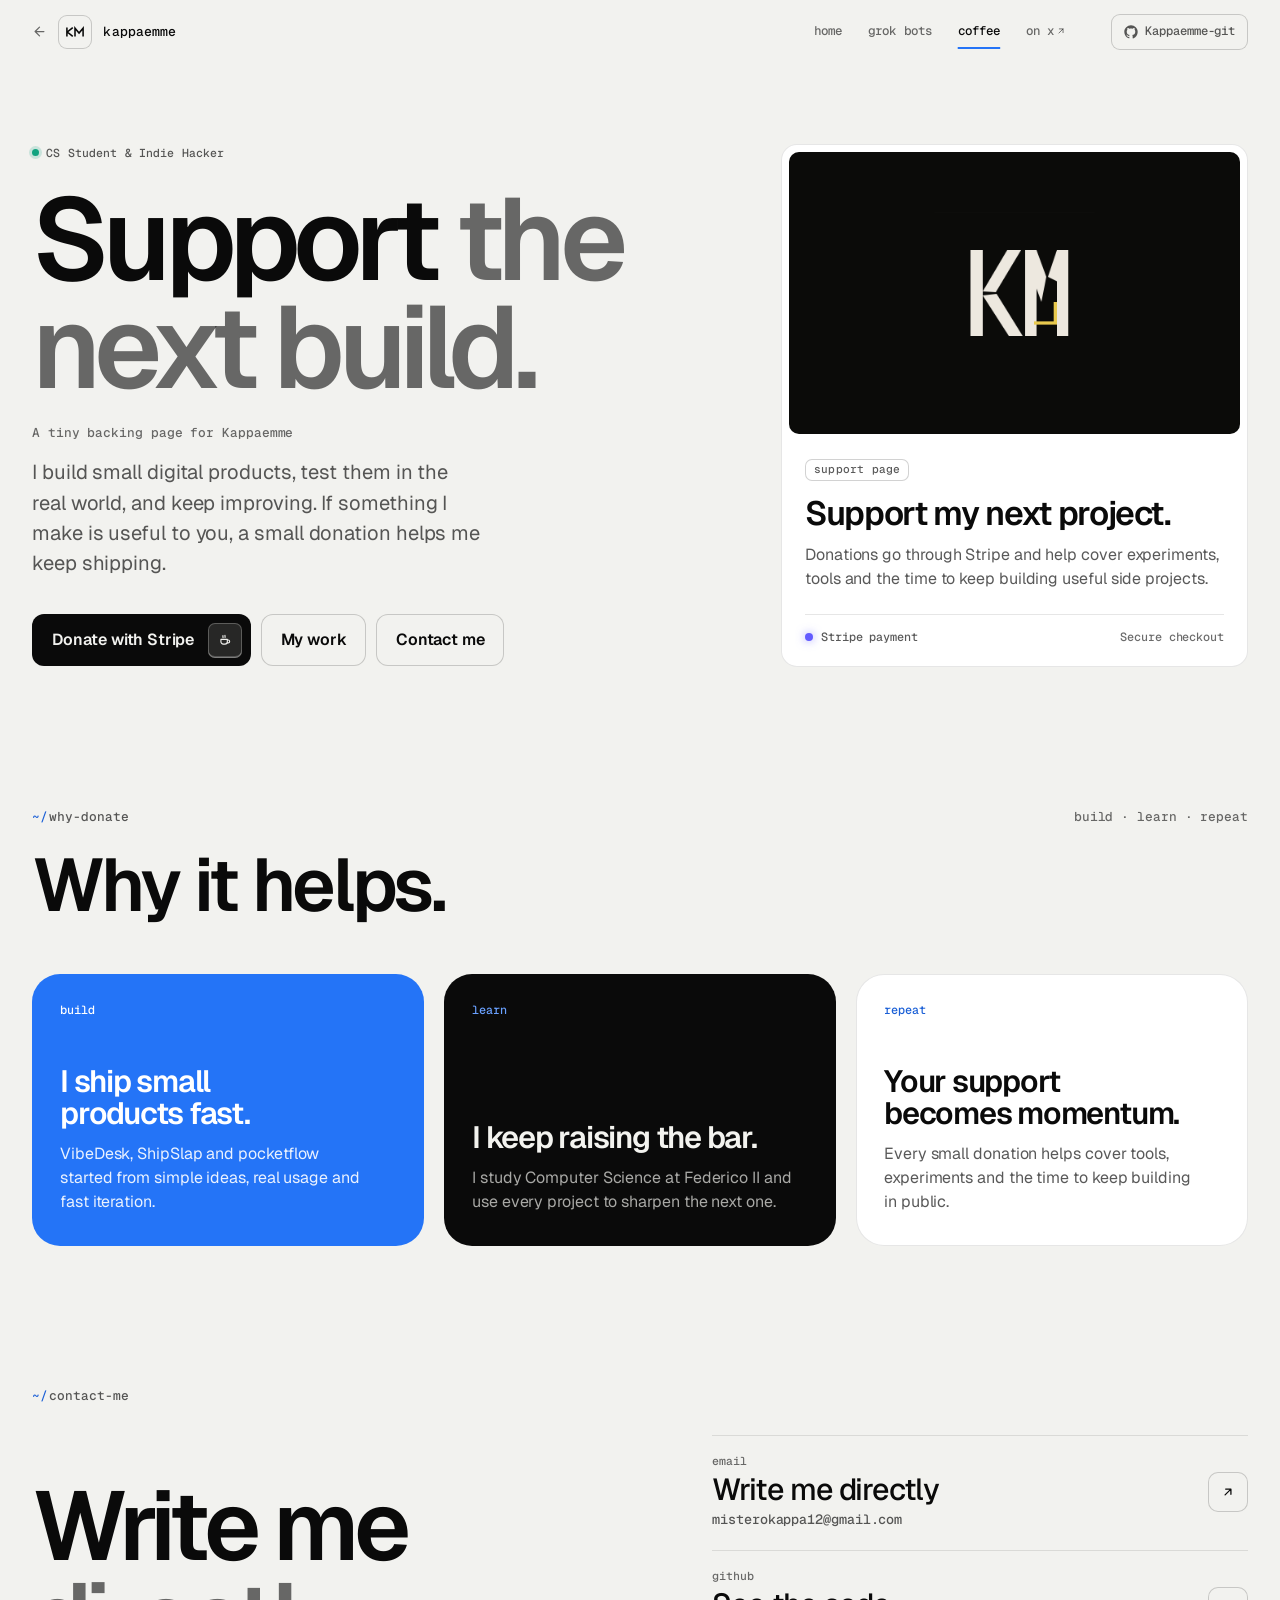
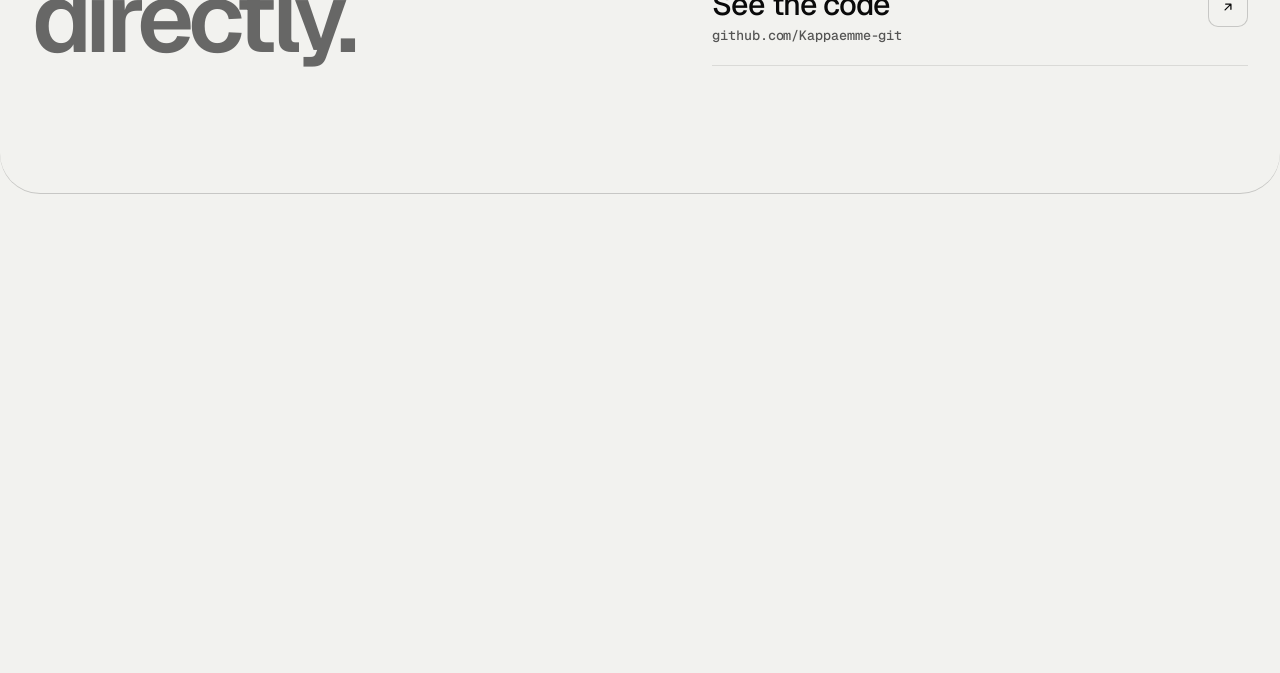
==== coffee/index.html @ 285b7d94 "Implement v3 hybrid: paper base, colored tiles, clean relative links" ====
<!DOCTYPE html>
<html lang="en">
<head>
<meta charset="UTF-8">
<meta name="viewport" content="width=device-width, initial-scale=1.0, viewport-fit=cover">
<title>Buy me a coffee | Kappaemme</title>
<meta name="description" content="Support Kappaemme with a small donation through Stripe.">
<meta name="author" content="Francesco Mistero">
<meta name="theme-color" content="#F2F2EF">
<meta property="og:type" content="website" />
  <meta property="og:title" content="Buy me a coffee | Kappaemme" />
  <meta property="og:description" content="A small support page for Francesco Mistero, CS student and indie hacker." />
  <meta property="og:image" content="https://kappaemmedev.vercel.app/images/og-logo.png" />
<link rel="icon" type="image/svg+xml" href="km-logo.svg">
<link rel="preconnect" href="https://fonts.googleapis.com">
<link rel="preconnect" href="https://fonts.gstatic.com" crossorigin="anonymous">
<link href="https://fonts.googleapis.com/css2?family=Geist:wght@400;500;600;700&amp;family=Geist+Mono:wght@400;500;600&amp;display=swap" rel="stylesheet">
<!--
  Coffee support page; shared dark system in ../assets/.
-->
<script>
  document.documentElement.classList.add("js");
  try { if (sessionStorage.getItem("k-scan")) { sessionStorage.removeItem("k-scan"); if (!matchMedia("(prefers-reduced-motion: reduce)").matches) document.documentElement.setAttribute("data-scan", "in"); } } catch (e) {}
</script>
<link rel="stylesheet" href="../assets/site.css">
<style>
  @media (max-width: 639px) { .k-top--sub .k-brand__name { display: none; } }

  .c-hero { padding-top: calc(var(--top-h) + 3rem); }
  @media (min-width: 1024px) { .c-hero { padding-top: calc(var(--top-h) + 5rem); } }
  .c-hero__grid { display: grid; gap: 3rem; }
  @media (min-width: 1024px) { .c-hero__grid { grid-template-columns: minmax(0, 1.45fr) minmax(0, 1fr); gap: 4.5rem; align-items: center; } }
  .c-hero h1 { margin-top: 1.5rem; max-width: 10ch; font-size: clamp(3.3rem, 14.4vw, 7.25rem); font-weight: 600; line-height: .93; letter-spacing: -.058em; text-wrap: balance; }
  @media (min-width: 640px) { .c-hero h1 { font-size: clamp(4.6rem, 9.4vw, 7.25rem); } }
  .c-sub { margin-top: 1.5rem; font: 500 .8rem/1.3 var(--font-mono); color: var(--text-3); }
  .c-intro { margin-top: 1rem; max-width: 38ch; font-size: 1.1rem; line-height: 1.55; color: var(--text-2); text-wrap: pretty; }
  @media (min-width: 768px) { .c-intro { font-size: 1.26rem; line-height: 1.5; } }
  .c-actions { display: flex; flex-wrap: wrap; gap: .6rem; margin-top: 2.25rem; }
  @media (max-width: 479px) { .c-actions .k-btn:first-child { flex: 1 1 100%; } .c-actions .k-btn { flex: 1 1 auto; } }

  .c-panel { overflow: hidden; padding: 8px; }
  .c-panel__art { display: grid; place-items: center; aspect-ratio: 16 / 10; border-radius: 10px; background: #0B0B09; box-shadow: inset 0 0 0 1px var(--line); }
  .c-panel__art img { width: 36%; height: auto; clip-path: inset(1px); }
  .c-panel__body { padding: 1.4rem 1rem 1rem; }
  .c-panel h2 { margin-top: .95rem; font-size: clamp(1.6rem, 2.8vw, 2.1rem); font-weight: 600; line-height: 1.05; letter-spacing: -.04em; }
  .c-panel p { margin-top: .75rem; font-size: 1rem; line-height: 1.5; color: var(--text-2); text-wrap: pretty; }
  .c-stripe { display: flex; align-items: center; justify-content: space-between; gap: 1rem; margin-top: 1.4rem; padding-top: 1rem; border-top: 1px solid var(--line); font: 500 .74rem/1 var(--font-mono); color: var(--text-2); }
  .c-stripe span:first-child { display: inline-flex; align-items: center; gap: .5rem; }
  .c-stripe i { width: 8px; height: 8px; border-radius: 50%; background: var(--stripe); box-shadow: 0 0 10px rgba(99,91,255,.6); }
  .c-stripe span:last-child { color: var(--text-3); }

  .c-reasons { display: grid; gap: 1rem; }
  @media (min-width: 768px) { .c-reasons { grid-template-columns: repeat(3, minmax(0, 1fr)); gap: 1.25rem; } }
  .c-reason { display: flex; flex-direction: column; min-height: 13rem; padding: 1.5rem 1.4rem 1.6rem; transition: transform .35s var(--ease-out); }
  @media (min-width: 768px) { .c-reason { min-height: 17rem; padding: 1.9rem 1.75rem 2rem; } }
  .c-reason:hover { transform: translateY(-3px); }
  .c-reason > span { font: 500 .74rem/1 var(--font-mono); color: var(--lc-text); }
  .c-reason h3 { margin-top: auto; padding-top: 2.25rem; font-size: clamp(1.55rem, 2.4vw, 2rem); font-weight: 600; line-height: 1.05; letter-spacing: -.04em; text-wrap: balance; }
  .c-reason p { margin-top: .75rem; font-size: 1rem; line-height: 1.5; color: var(--text-2); text-wrap: pretty; }

  .k-contact { padding-bottom: 6rem; }
  @media (min-width: 768px) { .k-contact { padding-bottom: 8rem; } }
  .k-contact__grid { display: grid; gap: 2.5rem; margin-top: 1.5rem; }
  @media (min-width: 1024px) { .k-contact__grid { grid-template-columns: minmax(0, 1.15fr) minmax(0, 1fr); gap: 4rem; align-items: end; margin-top: 2rem; } }
  .k-contact h2 { font-size: clamp(3rem, 7.6vw, 6.2rem); font-weight: 600; line-height: .95; letter-spacing: -.055em; max-width: 9ch; text-wrap: balance; }
  .k-reach li:last-child a { box-shadow: 0 1px 0 var(--line); }
  .k-reach a { position: relative; display: grid; grid-template-columns: minmax(0, 1fr) auto; align-items: center; gap: .3rem 1rem; padding: 1.3rem 0; text-decoration: none; }
  .k-reach a::before { content: ""; position: absolute; top: 0; left: 0; right: 0; height: 1px; background: var(--line); transform-origin: 0 50%; }
  .k-reach small { grid-column: 1; font: 500 .72rem/1 var(--font-mono); color: var(--text-3); }
  .k-reach span { grid-column: 1; font-size: clamp(1.3rem, 2.5vw, 1.9rem); font-weight: 500; letter-spacing: -.03em; line-height: 1.15; }
  .k-reach em { grid-column: 1; font: 500 .84rem/1.3 var(--font-mono); font-style: normal; color: var(--text-2); overflow-wrap: anywhere; }
  .k-reach .k-go { grid-column: 2; grid-row: 1 / span 3; }
</style>
</head>
<body>

<svg width="0" height="0" style="position:absolute" aria-hidden="true">
  <symbol id="i-ne" viewBox="0 0 24 24"><path d="M7 17 17 7M8 7h9v9" fill="none" stroke="currentColor" stroke-width="2.2" stroke-linecap="round" stroke-linejoin="round"/></symbol>
  <symbol id="i-back" viewBox="0 0 24 24"><path d="m12 19-7-7 7-7M19 12H5" fill="none" stroke="currentColor" stroke-width="2" stroke-linecap="round" stroke-linejoin="round"/></symbol>
  <symbol id="i-gh" viewBox="0 0 24 24"><path fill="currentColor" d="M12 .5C5.65.5.5 5.65.5 12c0 5.08 3.29 9.39 7.86 10.91.58.11.79-.25.79-.55 0-.27-.01-1.17-.02-2.12-3.2.7-3.87-1.36-3.87-1.36-.52-1.33-1.28-1.68-1.28-1.68-1.04-.71.08-.7.08-.7 1.15.08 1.76 1.18 1.76 1.18 1.03 1.76 2.69 1.25 3.35.96.1-.74.4-1.25.73-1.54-2.55-.29-5.24-1.28-5.24-5.68 0-1.26.45-2.28 1.18-3.09-.12-.29-.51-1.46.11-3.05 0 0 .96-.31 3.16 1.18.92-.26 1.9-.38 2.88-.39.98 0 1.96.13 2.88.39 2.19-1.49 3.15-1.18 3.15-1.18.63 1.59.23 2.76.12 3.05.73.81 1.18 1.83 1.18 3.09 0 4.42-2.69 5.39-5.25 5.67.41.36.78 1.06.78 2.14 0 1.54-.01 2.79-.01 3.17 0 .31.2.67.79.55C20.22 21.38 23.5 17.08 23.5 12 23.5 5.65 18.35.5 12 .5Z"/></symbol>
  <symbol id="i-cup" viewBox="0 0 24 24"><g fill="none" stroke="currentColor" stroke-width="1.9" stroke-linecap="round" stroke-linejoin="round"><path d="M5 11h11v4a4 4 0 0 1-4 4H9a4 4 0 0 1-4-4z"/><path d="M16 12h1.5a2.5 2.5 0 0 1 0 5H16"/><path d="M8.5 4.5c-1 1 1 2 0 3.4"/><path d="M12 4c-1 1 1 2 0 3.4"/></g></symbol>
</svg>

<a class="k-skip" href="#main">Skip to content</a>
<div class="k-scan" aria-hidden="true"><div class="k-scan__fill"></div><div class="k-scan__line"></div></div>

<!-- ═══════════ Top bar (sub-page) ═══════════ -->
<header class="k-top k-top--sub">
  <div class="wrap k-top__in">
    <a class="k-brand" href="../" data-scan aria-label="Kappaemme home"><svg class="k-brand__back" aria-hidden="true"><use href="#i-back"/></svg><span class="k-brand__mark"><img src="../images/kappaemme-mark.svg" alt="" width="20" height="12"></span><span class="k-brand__name">kappaemme</span></a>
    <nav class="k-links" aria-label="Site">
      <a href="../" data-scan><span class="t">home</span><span class="s">home</span></a>
      <a href="../grok-bot/" data-scan><span class="t">grok bots</span><span class="s">bots</span></a>
      <a href="#top" aria-current="page"><span class="t">coffee</span><span class="s">coffee</span></a>
      <a href="https://x.com/Kappaemmedev" target="_blank" rel="noopener"><span class="t">on x</span><span class="s">x</span><svg class="ic" aria-hidden="true"><use href="#i-ne"/></svg></a>
      <span class="k-caret" aria-hidden="true"></span>
    </nav>
    <a class="k-top__gh" href="https://github.com/Kappaemme-git" target="_blank" rel="noopener"><svg aria-hidden="true"><use href="#i-gh"/></svg>Kappaemme-git</a>
  </div>
</header>

<div class="site-content">
<main id="main">

  <section class="c-hero" id="top" aria-labelledby="page-title">
    <div class="wrap c-hero__grid">
      <div>
        <p class="k-eyebrow k-rise" style="--d:.05s"><span class="k-live"><i></i>CS Student &amp; Indie Hacker</span></p>
        <h1 class="k-rise" id="page-title" style="--d:.12s">Support <span class="k-dim">the next build.</span></h1>
        <p class="c-sub k-rise" style="--d:.2s">A tiny backing page for Kappaemme</p>
        <p class="c-intro k-rise" style="--d:.26s">I build small digital products, test them in the real world, and keep improving. If something I make is useful to you, a small donation helps me keep shipping.</p>
        <div class="c-actions k-rise" style="--d:.34s">
          <a class="k-btn" id="donateHero" href="https://buy.stripe.com/bJedR96H14WF5xmezS57W03" target="_blank" rel="noopener noreferrer"><span class="k-btn__label">Donate with Stripe</span><span class="k-key"><svg aria-hidden="true"><use href="#i-cup"/></svg></span></a>
          <a class="k-btn k-btn--ghost k-btn--plain" href="../#products" data-scan>My work</a>
          <a class="k-btn k-btn--ghost k-btn--plain" href="mailto:misterokappa12@gmail.com">Contact me</a>
        </div>
      </div>
      <aside class="c-panel k-card k-rise" style="--d:.22s" aria-label="Donation panel">
        <div class="c-panel__art"><img src="km-logo.png" alt="Kappaemme logo" width="400" height="400"></div>
        <div class="c-panel__body">
          <span class="k-tag">support page</span>
          <h2>Support my next project.</h2>
          <p>Donations go through Stripe and help cover experiments, tools and the time to keep building useful side projects.</p>
          <div class="c-stripe"><span><i aria-hidden="true"></i>Stripe payment</span><span>Secure checkout</span></div>
        </div>
      </aside>
    </div>
  </section>

  <section class="k-section" id="why" aria-labelledby="why-title">
    <div class="wrap">
      <header class="k-head">
        <p class="k-path"><b>~/</b>why-donate<span class="k-count">build · learn · repeat</span></p>
        <h2 class="k-h2 reveal" id="why-title">Why it helps.</h2>
      </header>
      <div class="c-reasons" data-stagger>
        <article class="c-reason k-tile k-tile--blue reveal"><span>build</span><h3>I ship small products fast.</h3><p>VibeDesk, ShipSlap and pocketflow started from simple ideas, real usage and fast iteration.</p></article>
        <article class="c-reason k-tile k-tile--night reveal"><span>learn</span><h3>I keep raising the bar.</h3><p>I study Computer Science at Federico II and use every project to sharpen the next one.</p></article>
        <article class="c-reason k-tile k-tile--white reveal"><span>repeat</span><h3>Your support becomes momentum.</h3><p>Every small donation helps cover tools, experiments and the time to keep building in public.</p></article>
      </div>
    </div>
  </section>

  <section class="k-section k-contact" id="contact" aria-labelledby="contact-title">
    <div class="wrap">
      <p class="k-path"><b>~/</b>contact-me</p>
      <div class="k-contact__grid">
        <h2 class="reveal" id="contact-title">Write me <span class="k-dim">directly.</span></h2>
        <ul class="k-reach reveal" data-grow>
          <li><a class="k-grow" style="--i:0" href="mailto:misterokappa12@gmail.com"><small>email</small><span>Write me directly</span><em>misterokappa12@gmail.com</em><span class="k-go"><svg aria-hidden="true"><use href="#i-ne"/></svg></span></a></li>
          <li><a class="k-grow" style="--i:1" href="https://github.com/Kappaemme-git" target="_blank" rel="noopener noreferrer"><small>github</small><span>See the code</span><em>github.com/Kappaemme-git</em><span class="k-go"><svg aria-hidden="true"><use href="#i-ne"/></svg></span></a></li>
        </ul>
      </div>
    </div>
  </section>

</main>
</div>

<footer class="k-floor" aria-label="Site footer">
  <div class="wrap k-floor__in">
    <div class="k-floor__top">
      <p class="k-floor__lead k-rise-f" style="--i:0">I build small apps, tools and bots, try them in the real world and keep the ones that work. Everything else I make is on kappaemme.dev.</p>
      <nav class="k-floor__nav" aria-label="Footer">
        <div class="k-rise-f" style="--i:1"><p>index</p><ul><li><a href="../#products" data-scan>projects</a></li><li><a href="../#skills" data-scan>skills</a></li><li><a href="../grok-bot/" data-scan>grok bots</a></li><li><a href="../#shared" data-scan>on x</a></li></ul></div>
        <div class="k-rise-f" style="--i:2"><p>more</p><ul><li><a href="../#stack" data-scan>stack</a></li><li><a href="../#journey" data-scan>journey</a></li><li><a href="#top">coffee</a></li><li><a href="../#contact" data-scan>contact</a></li></ul></div>
        <div class="k-rise-f" style="--i:3"><p>elsewhere</p><ul><li><a href="https://github.com/Kappaemme-git" target="_blank" rel="noopener">github ↗</a></li><li><a href="https://x.com/Kappaemmedev" target="_blank" rel="noopener">x · @Kappaemmedev ↗</a></li><li><a href="mailto:misterokappa12@gmail.com">email ↗</a></li></ul></div>
      </nav>
    </div>
    <a class="k-mark" href="../" data-scan aria-label="kappaemme.dev, back to the main site"><span data-type>kappaemme.dev</span><span class="k-mark__caret" aria-hidden="true"></span></a>
    <p class="k-floor__status"><span>© 2026 Francesco Mistero<span class="k-floor__made"> · Created by Kappaemme</span></span><a href="#top">↑ back to top</a></p>
  </div>
</footer>

<script src="../assets/site.js"></script>
<script>
  /* Stripe link (kept from the current page: falls back to email if unset) */
  (function () {
    var stripeDonationLink = "https://buy.stripe.com/bJedR96H14WF5xmezS57W03";
    var donate = document.getElementById("donateHero");
    if (!stripeDonationLink.startsWith("http")) { donate.removeAttribute("target"); donate.href = "mailto:misterokappa12@gmail.com?subject=Stripe%20donation%20link"; }
    else donate.href = stripeDonationLink;
  })();
  KM.boot();
</script>
</body>
</html>
---- assets/site.css ----
/* ══════════════════════════════════════════════════════════════════════
   kappaemme.dev — shared system v3 HYBRID (home, /coffee, /grok-bot)
   Source of truth for Codex → assets/site.css. Spec: design/restyle/SPEC.md §v3
   Paper base; dark objects (.k-dark & friends) and blue blocks (.k-blue) re-scope
   the same tokens, so every v2 component and animation works unchanged.
   Signature motif: the caret (nav, terminal, scan line, typed wordmark). Everything animates transform/opacity only.
   ══════════════════════════════════════════════════════════════════════ */

:root {
  color-scheme: light;

  --font-sans: "Geist", ui-sans-serif, system-ui, -apple-system, sans-serif;
  --font-mono: "Geist Mono", ui-monospace, SFMono-Regular, Menlo, Consolas, monospace;

  /* Palette (v3) */
  --paper:   #F2F2EF;               /* page ground */
  --paper-2: #E8E8E3;
  --card:    #FFFFFF;
  --ink:     #0A0A0A;
  --night:   #0A0A0A;               /* dark objects: terminal, stage, floor, night tiles */
  --panel:   #161616;               /* "Under the hood" tile, nested dark panels */

  /* Ground — scoped tokens (light by default; see the scopes below) */
  --bg:      var(--paper);
  --raise:   var(--card);           /* cards on paper */
  --raise-2: var(--paper-2);        /* nested (quote boxes) */
  --floor:   var(--night);          /* the footer floor under the page */
  --text:    var(--ink);
  --text-2:  rgba(10,10,10,.68);    /* ledes ≈ 6.7:1 */
  --text-3:  rgba(10,10,10,.60);    /* meta  ≈ 5.0:1 */
  --line:    rgba(10,10,10,.10);
  --line-2:  rgba(10,10,10,.18);
  --line-3:  rgba(10,10,10,.34);

  /* Accents */
  --lc:      #2474F7;               /* Limit Coach — the one strong colour */
  --lc-text: #1A5FD6;               /* LC for small text on paper (≈5.2:1) */
  --lc-glow: rgba(36,116,247,.5);
  --live:    #10A37F;               /* "live" green from the original site */
  --zac:     #0B193E;
  --vibe:    #613F6D;
  --me:      #8D85C0;
  --stripe:  #635BFF;

  /* Shape */
  --r:    16px;                     /* cards */
  --r-sm: 12px;                     /* buttons, screens */
  --r-xs: 7px;                      /* keycaps, chips */
  --r-tile: 28px;                   /* colour blocks (v3) */

  /* Motion */
  --ease-out:  cubic-bezier(.22, 1, .36, 1);
  --ease-soft: cubic-bezier(.2, .8, .2, 1);
  --ease-io:   cubic-bezier(.65, 0, .35, 1);
  --spring:    linear(0, .42 9%, .84 21%, 1.02 33%, 1.05 41%, 1.01 55%, .99 70%, 1);
  --enter: 0s;                      /* entrance offset (set while a scan/boot plays) */

  /* Layout */
  --wrap: 76rem;
  --gutter: 1.25rem;
  --section-y: 6rem;
  --floor-h: 34rem;
  --top-h: 64px;
}
@media (min-width: 640px)  { :root { --gutter: 2rem; } }
@media (min-width: 768px)  { :root { --section-y: 8rem; --floor-h: 30rem; } }
@media (min-width: 1024px) { :root { --section-y: 9rem; } }

/* ── Scopes (v3) ─────────────────────────────────────────────────────────
   Dark objects on paper re-scope the tokens to the v2 dark values;
   Limit Coach blocks re-scope them to white-on-blue. */
.k-dark, .k-floor, .k-term, .k-stage, .gb-set, .gb-boot, .k-tile--night, .k-tile--panel {
  color-scheme: dark;
  --bg: var(--night); --raise: var(--panel); --raise-2: #1F1F1F;
  --text: #F3F3EF; --text-2: rgba(243,243,239,.68); --text-3: rgba(243,243,239,.52);
  --line: rgba(255,255,255,.10); --line-2: rgba(255,255,255,.18); --line-3: rgba(255,255,255,.32);
  --lc-text: #6AA1FF;
  color: var(--text);
}
.k-blue, .k-tile--blue {
  --bg: var(--lc); --raise: rgba(255,255,255,.12); --raise-2: rgba(10,10,10,.16);
  --text: #FFFFFF; --text-2: rgba(255,255,255,.9); --text-3: rgba(255,255,255,.8);
  --line: rgba(255,255,255,.24); --line-2: rgba(255,255,255,.36); --line-3: rgba(255,255,255,.62);
  --lc-text: #FFFFFF;
  color: var(--text);
}
/* Colour blocks — the Grok Bot tile family: blue, white, night, panel. Nothing else. */
.k-tile { position: relative; border-radius: var(--r-tile); overflow: hidden; }
.k-tile--blue  { background: var(--lc); }
.k-tile--white { background: var(--card); box-shadow: inset 0 0 0 1px var(--line); }
.k-tile--night { background: var(--night); }
.k-tile--panel { background: var(--panel); }

*, *::before, *::after { box-sizing: border-box; }
html { scroll-behavior: smooth; scroll-padding-top: calc(var(--top-h) + 1.5rem); -webkit-text-size-adjust: 100%; }
html, body { margin: 0; background: var(--bg); color: var(--text); overscroll-behavior-y: none; overflow-x: clip; }
body {
  font-family: var(--font-sans); font-weight: 400; font-size: 1rem; line-height: 1.55; letter-spacing: -.005em;
  -webkit-font-smoothing: antialiased; -moz-osx-font-smoothing: grayscale;
  padding-bottom: var(--floor-h);
}
html.menu-open { overflow: hidden; }
a { color: inherit; }
img, svg { display: block; }
ul, ol { margin: 0; padding: 0; list-style: none; }
h1, h2, h3, p, figure, dl, dd { margin: 0; }
button { font: inherit; color: inherit; }
::selection { background: var(--lc); color: #fff; }
:focus-visible { outline: 2px solid var(--lc); outline-offset: 3px; border-radius: 4px; }
.sr-only { position: absolute; width: 1px; height: 1px; overflow: hidden; clip: rect(0 0 0 0); white-space: nowrap; }
.k-skip { position: fixed; left: 1rem; top: -4rem; z-index: 100; padding: .7rem 1rem; border-radius: var(--r-sm); background: var(--text); color: var(--bg); font: 500 .85rem var(--font-mono); text-decoration: none; }
.k-skip:focus { top: 1rem; }

.wrap { width: 100%; max-width: calc(var(--wrap) + 2 * var(--gutter)); margin: 0 auto; padding: 0 var(--gutter); }

/* The page is a sheet resting on the floor: rounded bottom edge + hairline */
.site-content {
  position: relative; z-index: 10; background: var(--bg);
  border-radius: 0 0 28px 28px; box-shadow: 0 1px 0 0 var(--line-2);
}
@media (min-width: 768px) { .site-content { border-radius: 0 0 40px 40px; } }

.u-link {
  color: var(--text); text-decoration: underline; text-decoration-thickness: 1px; text-underline-offset: 4px;
  text-decoration-color: var(--line-3); transition: text-decoration-color .2s, text-underline-offset .26s var(--ease-out);
}
.u-link:hover { text-decoration-color: var(--text); text-underline-offset: 2px; }

.ic { width: 1em; height: 1em; flex: none; }

/* ══════════════════════════════════════════════════════════════════════
   Top bar (replaces floating pill + chips)
   ══════════════════════════════════════════════════════════════════════ */
.k-top {
  position: fixed; inset: 0 0 auto; z-index: 50; height: var(--top-h);
  border-bottom: 1px solid transparent;
  transition: background-color .35s, border-color .35s, opacity .3s;
  animation: top-in .5s var(--ease-out) calc(var(--enter) + .05s) backwards;
}
.k-top.is-scrolled {
  background: rgba(242,242,239,.82); border-bottom-color: var(--line);
  -webkit-backdrop-filter: blur(14px) saturate(140%); backdrop-filter: blur(14px) saturate(140%);
}
@keyframes top-in { 0% { opacity: 0; transform: translateY(-8px); } }
.k-top__in { display: flex; align-items: center; gap: 1.5rem; height: 100%; }
.k-brand { display: inline-flex; align-items: center; gap: .7rem; min-height: 44px; text-decoration: none; font: 500 .82rem/1 var(--font-mono); letter-spacing: .01em; }
.k-brand__mark { display: grid; place-items: center; width: 34px; height: 34px; border-radius: 9px; box-shadow: inset 0 0 0 1px var(--line-2); transition: box-shadow .25s, background-color .25s; }
.k-brand__mark img { width: 20px; height: 12px; }
.k-brand:hover .k-brand__mark { background: rgba(10,10,10,.05); box-shadow: inset 0 0 0 1px var(--line-3); }
.k-brand__back { width: 15px; height: 15px; color: var(--text-3); transition: transform .3s var(--ease-out), color .2s; }
.k-brand:hover .k-brand__back { transform: translateX(-2px); color: var(--text); }

.k-links { position: relative; display: none; align-items: center; margin-left: auto; }
.k-links a {
  position: relative; padding: .6rem .62rem; white-space: nowrap; text-decoration: none;
  font: 500 .78rem/1 var(--font-mono); letter-spacing: .01em; color: var(--text-3); transition: color .2s;
}
@media (min-width: 1280px) { .k-links a { padding: .6rem .8rem; } }
.k-links a:hover, .k-links a[aria-current] { color: var(--text); }
.k-links a .ic { display: inline-block; width: .8em; height: .8em; margin-left: .15em; vertical-align: -.05em; }
/* the nav caret: a 2px blue bar that slides under the current item */
.k-caret {
  position: absolute; left: 0; bottom: -2px; width: 100px; height: 2px; border-radius: 2px; background: var(--lc);
  transform-origin: 0 50%; transform: translateX(var(--cx, 0px)) scaleX(var(--cw, 0));
  opacity: 0; transition: transform .5s var(--ease-out), opacity .3s;
}
.k-caret.is-on { opacity: 1; }
.k-top__gh { display: none; align-items: center; gap: .45rem; min-height: 36px; padding: 0 .8rem; margin-left: .5rem; border-radius: 9px; box-shadow: inset 0 0 0 1px var(--line-2); font: 500 .76rem/1 var(--font-mono); text-decoration: none; color: var(--text-2); transition: color .2s, box-shadow .2s; }
.k-top__gh:hover { color: var(--text); box-shadow: inset 0 0 0 1px var(--line-3); }
.k-top__gh svg { width: 14px; height: 14px; }
@media (min-width: 1024px) { .k-links { display: flex; } .k-menu { display: none !important; } }
@media (min-width: 1280px) { .k-top__gh { display: inline-flex; } }
/* sub-pages: 4 links, visible from 640 */
.k-top--sub .k-links { display: flex; }
@media (max-width: 639px) { .k-top--sub .k-links .t { display: none; } .k-top--sub .k-links a { padding: .75rem .55rem; font-size: .74rem; } }
@media (min-width: 640px) { .k-top--sub .k-links .s { display: none; } }

.k-menu {
  margin-left: auto; display: inline-flex; align-items: center; gap: .6rem; min-height: 44px; padding: 0 .9rem; border: 0; border-radius: 10px;
  background: transparent; box-shadow: inset 0 0 0 1px var(--line-2); cursor: pointer; font: 500 .8rem/1 var(--font-mono);
}
.k-menu i { position: relative; width: 14px; height: 8px; }
.k-menu i::before, .k-menu i::after { content: ""; position: absolute; left: 0; right: 0; height: 1.5px; background: currentColor; transition: transform .35s var(--ease-out), top .35s var(--ease-out); }
.k-menu i::before { top: 0; } .k-menu i::after { top: 6.5px; }
.k-menu[aria-expanded="true"] i::before { top: 3.25px; transform: rotate(45deg); }
.k-menu[aria-expanded="true"] i::after { top: 3.25px; transform: rotate(-45deg); }

.k-sheet {
  position: fixed; inset: 0; z-index: 45; display: flex; flex-direction: column; overflow-y: auto;
  padding: calc(var(--top-h) + 1.5rem) var(--gutter) calc(env(safe-area-inset-bottom) + 1.75rem);
  background: var(--bg); opacity: 0; visibility: hidden;
  transition: opacity .3s var(--ease-out), visibility 0s linear .3s;
}
.k-sheet.is-open { opacity: 1; visibility: visible; transition-delay: 0s; }
.k-sheet li { opacity: 0; transform: translateY(10px); transition: opacity .45s var(--ease-out), transform .55s var(--ease-out); transition-delay: calc(.04s + var(--i) * 32ms); }
.k-sheet.is-open li { opacity: 1; transform: none; }
.k-sheet a.k-sheet__l { display: flex; align-items: baseline; gap: .6rem; padding: .62rem 0; border-bottom: 1px solid var(--line); text-decoration: none; font-size: clamp(1.9rem, 8.6vw, 2.6rem); font-weight: 600; line-height: 1.05; letter-spacing: -.04em; }
.k-sheet a.k-sheet__l span { font: 500 .8rem/1 var(--font-mono); color: var(--lc-text); letter-spacing: 0; }
.k-sheet a.k-sheet__l[aria-current] { color: var(--text); }
.k-sheet__foot { display: flex; flex-wrap: wrap; gap: .5rem 1.25rem; margin-top: auto; padding-top: 2rem; font: 500 .8rem var(--font-mono); }
.k-sheet__foot a { color: var(--text-2); text-decoration: none; }

/* ══════════════════════════════════════════════════════════════════════
   Type, headers, buttons
   ══════════════════════════════════════════════════════════════════════ */
.k-dim { color: var(--text-3); }
.k-eyebrow { font: 500 .8rem/1.3 var(--font-mono); color: var(--text-2); letter-spacing: .01em; }

/* un-numbered section header: a mono path, then the headline */
.k-path { display: flex; align-items: center; gap: .1rem; font: 500 .8rem/1 var(--font-mono); color: var(--text-2); }
.k-path b { font-weight: 500; color: var(--lc-text); }
.k-path .k-count { margin-left: auto; color: var(--text-3); }
.k-h2 { font-size: clamp(2.4rem, 5.8vw, 4.75rem); font-weight: 600; line-height: 1; letter-spacing: -.045em; text-wrap: balance; }
.k-lede { font-size: 1.08rem; line-height: 1.55; color: var(--text-2); max-width: 42ch; text-wrap: pretty; }
@media (min-width: 768px) { .k-lede { font-size: 1.16rem; } }

.k-section { padding-top: var(--section-y); }
.k-head { display: grid; gap: 1.1rem; margin-bottom: 2.25rem; }
@media (min-width: 1024px) {
  .k-head { grid-template-columns: repeat(12, minmax(0, 1fr)); column-gap: 2rem; row-gap: 1.5rem; align-items: end; margin-bottom: 3.25rem; }
  .k-head .k-path { grid-column: 1 / -1; }
  .k-head .k-h2 { grid-column: 1 / span 7; }
  .k-head .k-lede { grid-column: 8 / -1; padding-bottom: .3rem; }
}

/* keycap buttons (replace pills) */
.k-btn {
  position: relative; display: inline-flex; align-items: center; justify-content: center; gap: .85rem;
  min-height: 3.25rem; padding: 0 .55rem 0 1.25rem; border: 0; border-radius: var(--r-sm); cursor: pointer; white-space: nowrap;
  background: var(--text); color: var(--bg); text-decoration: none;
  font: 600 1rem/1 var(--font-sans); letter-spacing: -.01em;
  transition: background-color .2s, transform .3s var(--ease-out), box-shadow .3s;
}
.k-btn:hover { background: color-mix(in srgb, var(--text) 84%, var(--bg)); transform: translateY(-1px); box-shadow: 0 10px 30px -14px color-mix(in srgb, var(--text) 45%, transparent); }
.k-btn:active { transform: translateY(0); }
.k-key {
  display: inline-grid; place-items: center; min-width: 2.15rem; height: 2.15rem; padding: 0 .45rem; border-radius: var(--r-xs);
  font: 500 .82rem/1 var(--font-mono); background: color-mix(in srgb, currentColor 12%, transparent);
  box-shadow: inset 0 0 0 1px color-mix(in srgb, currentColor 26%, transparent), inset 0 -2px 0 color-mix(in srgb, currentColor 22%, transparent);
  transition: transform .15s;
}
.k-btn:active .k-key { transform: translateY(1px); box-shadow: inset 0 0 0 1px color-mix(in srgb, currentColor 26%, transparent); }
.k-key svg { width: 14px; height: 14px; }
.k-btn--ghost { background: transparent; color: var(--text); box-shadow: inset 0 0 0 1px var(--line-2); }
.k-btn--ghost:hover { background: color-mix(in srgb, var(--text) 5%, transparent); box-shadow: inset 0 0 0 1px var(--line-3); }
.k-btn--ghost .k-key { background: color-mix(in srgb, var(--text) 5%, transparent); box-shadow: inset 0 0 0 1px var(--line-2), inset 0 -2px 0 var(--line); }
.k-btn--plain { padding: 0 1.25rem; }
.k-btn > svg { width: 17px; height: 17px; }
/* busy state while the scan transition runs: label becomes a typed mono line */
.k-btn[data-busy] .k-btn__label, .k-btn[data-busy] .k-key { opacity: 0; }
.k-btn__busy { position: absolute; inset: 0; display: flex; align-items: center; justify-content: center; gap: .1rem; font: 500 .86rem/1 var(--font-mono); opacity: 0; pointer-events: none; }
.k-btn[data-busy] .k-btn__busy { opacity: 1; }
.k-btn__busy::after { content: ""; width: .5em; height: 1.05em; margin-left: .2rem; background: currentColor; animation: caret-blink .9s steps(1) infinite; }

.k-tag { display: inline-flex; align-items: center; gap: .4rem; padding: .34rem .55rem; border-radius: var(--r-xs); white-space: nowrap; font: 500 .7rem/1 var(--font-mono); letter-spacing: .02em; color: var(--text-2); box-shadow: inset 0 0 0 1px var(--line-2); }
.k-live { display: inline-flex; align-items: center; gap: .45rem; font: 500 .72rem/1 var(--font-mono); color: var(--text-2); }
.k-live i { width: 7px; height: 7px; border-radius: 50%; background: var(--live); box-shadow: 0 0 0 3px rgba(16,163,127,.18); }
@media (prefers-reduced-motion: no-preference) { .k-live i { animation: live 2.4s ease-in-out infinite; } }
@keyframes live { 50% { opacity: .35; } }
@keyframes caret-blink { 0%, 49% { opacity: 1; } 50%, 100% { opacity: 0; } }

.k-card { background: var(--raise); border-radius: var(--r); box-shadow: inset 0 0 0 1px var(--line); }

/* hairline rows */
.k-row {
  position: relative; display: grid; align-items: center; column-gap: 1rem; row-gap: .5rem; padding: 1.15rem 0;
  grid-template-columns: minmax(0, 1fr) 2.5rem; grid-template-areas: "main go" "meta go"; color: inherit; text-decoration: none;
}
.k-row::before { content: ""; position: absolute; top: 0; left: 0; right: 0; height: 1px; background: var(--line); transform-origin: 0 50%; }
@media (min-width: 768px) { .k-row { grid-template-columns: minmax(0, 1fr) auto 2.5rem; grid-template-areas: "main meta go"; column-gap: 1.5rem; padding: 1.3rem 0; } }
.k-row__main { grid-area: main; min-width: 0; }
.k-row__name { display: block; font-size: 1.12rem; font-weight: 600; letter-spacing: -.02em; line-height: 1.25; overflow-wrap: anywhere; transition: color .2s; }
@media (min-width: 768px) { .k-row__name { font-size: 1.22rem; } }
.k-row__desc { display: block; margin-top: .25rem; font-size: .97rem; line-height: 1.45; color: var(--text-2); text-wrap: pretty; }
.k-row__meta { grid-area: meta; display: flex; align-items: center; gap: .65rem; flex-wrap: wrap; }
.k-go { grid-area: go; justify-self: end; display: grid; place-items: center; width: 2.5rem; height: 2.5rem; border-radius: 10px; box-shadow: inset 0 0 0 1px var(--line-2); transition: background-color .25s, color .25s, box-shadow .25s; }
.k-go svg { width: 14px; height: 14px; transition: transform .3s var(--ease-out); }
a:hover > .k-go, a:focus-visible > .k-go { background: var(--text); color: var(--bg); box-shadow: none; }
a:hover > .k-go svg { transform: translate(1px, -1px); }

/* hairlines that draw in */
@media (prefers-reduced-motion: no-preference) {
  .k-grow::before { transform: scaleX(0); transition: transform 1.1s var(--ease-soft) calc(var(--i, 0) * 90ms); }
  .is-in .k-grow::before, .k-grow.is-in::before { transform: scaleX(1); }
}

/* ══════════════════════════════════════════════════════════════════════
   Entrance + scroll reveal
   ══════════════════════════════════════════════════════════════════════ */
.k-rise { animation: rise .75s var(--ease-out) calc(var(--enter) + var(--d, 0s)) both; }
@keyframes rise { 0% { opacity: 0; transform: translateY(16px); } 100% { opacity: 1; transform: none; } }
.reveal--armed { opacity: 0; transform: translateY(26px); }
.reveal--armed, .reveal--armed .reveal__art { transition: opacity .85s var(--ease-out), transform .9s var(--ease-out); }
.reveal--armed .reveal__art { opacity: 0; transform: translateY(14px) scale(.96); transition-delay: .12s; }
.reveal--in, .reveal--in .reveal__art { opacity: 1; transform: none; }
[data-parallax] { will-change: transform; }

/* ══════════════════════════════════════════════════════════════════════
   Bots (inline SVG from grok-bot/bots.data.js — exact Grok Bot avatars)
   ══════════════════════════════════════════════════════════════════════ */
.gbot { overflow: visible; width: 100%; height: auto; }
.gbot__bob, .gbot__blink, .gbot__squash { transform-box: fill-box; transform-origin: 50% 50%; }
.gbot__squash { transform-origin: 50% 100%; }
@media (prefers-reduced-motion: no-preference) {
  .gbot--alive .gbot__bob   { animation: bot-bob 3.6s ease-in-out infinite; animation-delay: var(--bob-delay, 0s); }
  .gbot--alive .gbot__blink { animation: bot-blink 5.6s infinite; animation-delay: var(--blink-delay, 0s); }
  .gbot.is-hop  .gbot__squash { animation: bot-hop .62s var(--ease-out); }
  .gbot.is-boop .gbot__squash { animation: bot-boop .8s var(--ease-out); }
  .gbot.is-blink2 .gbot__blink { animation: bot-blink2 .42s ease-in-out; }
}
@keyframes bot-bob   { 0%, 100% { transform: translateY(0); } 50% { transform: translateY(-5%); } }
@keyframes bot-blink { 0%, 94%, 100% { transform: scaleY(1); } 96% { transform: scaleY(.12); } }
@keyframes bot-blink2 { 0%, 100% { transform: scaleY(1); } 25%, 30% { transform: scaleY(.1); } 50% { transform: scaleY(1); } 70%, 75% { transform: scaleY(.1); } }
@keyframes bot-hop  { 0% { transform: none; } 18% { transform: scale(1.1, .88); } 42% { transform: translateY(-14%) scale(.94, 1.08); } 66% { transform: translateY(0) scale(1.05, .95); } 100% { transform: none; } }
@keyframes bot-boop { 0% { transform: none; } 15% { transform: scale(1.16, .82); } 45% { transform: translateY(-26%) scale(.92, 1.1) rotate(-7deg); } 70% { transform: translateY(0) scale(1.08, .92); } 100% { transform: none; } }

/* actor = a bot standing on the stage, with a hairline ring under it */
.k-actor { position: relative; display: grid; justify-items: center; }
.k-actor__body { position: relative; z-index: 1; width: 100%; cursor: pointer; will-change: transform; }
.k-actor__ring {
  width: 74%; height: 0; padding-bottom: 14%; margin-top: -6%; border-radius: 50%;
  box-shadow: inset 0 0 0 1px var(--line-2); transform-origin: 50% 50%;
}
@media (prefers-reduced-motion: no-preference) { .k-actor__ring { animation: ring-breathe 3.6s ease-in-out infinite; animation-delay: var(--bob-delay, 0s); } }
@keyframes ring-breathe { 0%, 100% { transform: scale(1); opacity: 1; } 50% { transform: scale(.9); opacity: .65; } }
.k-actor[data-bot="limit-coach"] .k-actor__ring { box-shadow: inset 0 0 0 1px rgba(36,116,247,.55); }

.k-who { display: inline-flex; align-items: center; gap: .5rem; font: 500 .8rem/1 var(--font-mono); color: var(--text); }
.k-who i { width: 8px; height: 8px; border-radius: 50%; background: var(--text); flex: none; }
.k-who--lc i { background: var(--lc); box-shadow: 0 0 10px var(--lc-glow); }
.k-who small { font-size: inherit; color: var(--text-3); }

/* ══════════════════════════════════════════════════════════════════════
   Scan transition (replaces the wake-up CTA + curtain)
   A blue scan line sweeps down; black fills behind it on leave,
   and on arrival the page is revealed behind the line as it continues.
   ══════════════════════════════════════════════════════════════════════ */
.k-scan { position: fixed; inset: 0; z-index: 3600; pointer-events: none; visibility: hidden; overflow: hidden; }
.k-scan__fill { position: absolute; inset: 0; background: var(--night); transform-origin: 50% 0; transform: scaleY(0); }
.k-scan__line { position: absolute; left: 0; right: 0; top: 0; height: 2px; background: var(--lc); box-shadow: 0 0 16px 2px var(--lc-glow), 0 0 2px var(--lc); transform: translateY(-6px); }
.k-scan.is-out { visibility: visible; pointer-events: auto; }
.k-scan.is-out .k-scan__fill { transition: transform .6s var(--ease-io); transform: scaleY(1); }
.k-scan.is-out .k-scan__line { transition: transform .6s var(--ease-io); transform: translateY(100vh); }
html[data-scan="in"] .k-scan { visibility: visible; }
html[data-scan="in"] .k-scan__fill { transform: none; animation: scan-fill-in .75s var(--ease-io) var(--scan-at, .05s) forwards; }
html[data-scan="in"] .k-scan__line { transform: translateY(0); animation: scan-line-in .75s var(--ease-io) var(--scan-at, .05s) forwards; }
@keyframes scan-fill-in { to { transform: translateY(100%); } }
@keyframes scan-line-in { 85% { opacity: 1; } to { transform: translateY(100vh); opacity: 0; } }
html[data-scan="in"] { --enter: .45s; }

/* ══════════════════════════════════════════════════════════════════════
   The floor (footer) — dark, revealed under the page; typed wordmark
   ══════════════════════════════════════════════════════════════════════ */
.k-floor { position: fixed; inset: auto 0 0; z-index: 0; height: var(--floor-h); overflow: hidden; background: var(--floor); color: var(--text); }
.k-floor__in { display: flex; flex-direction: column; justify-content: flex-end; height: 100%; padding-top: 3.25rem; padding-bottom: calc(env(safe-area-inset-bottom) + 1.25rem); }
.k-floor__top { display: grid; gap: 1.75rem; }
@media (min-width: 900px) { .k-floor__top { grid-template-columns: minmax(0, 1fr) minmax(0, 1.4fr); gap: 3rem; align-items: start; } }
.k-floor__lead { max-width: 34ch; font-size: 1rem; line-height: 1.5; color: var(--text-2); text-wrap: pretty; }
.k-floor__nav { display: grid; grid-template-columns: repeat(2, minmax(0, 1fr)); gap: 1.1rem 1.5rem; }
@media (min-width: 640px) { .k-floor__nav { grid-template-columns: repeat(3, minmax(0, 1fr)); } }
.k-floor__nav p { margin-bottom: .55rem; font: 500 .7rem/1 var(--font-mono); color: var(--text-3); }
.k-floor__nav a { display: inline-block; padding: .2rem 0; font: 500 .84rem/1.35 var(--font-mono); color: var(--text-2); text-decoration: none; transition: color .2s; }
.k-floor__nav a:hover { color: var(--text); }
.k-floor__nav a::before { content: "→ "; color: var(--text-3); opacity: 0; margin-left: -1.1em; transition: opacity .2s, margin .3s var(--ease-out); }
.k-floor__nav a:hover::before { opacity: 1; margin-left: 0; }
.k-floor__nav-x { display: none; }
@media (min-width: 640px) { .k-floor__nav-x { display: block; } }

/* the wordmark types itself in as the page lifts, then a blue caret blinks */
.k-mark {
  display: inline-flex; align-items: baseline; margin-top: auto; padding-top: 1.5rem; max-width: 100%;
  font: 500 clamp(2.3rem, 10.2vw, 9.75rem)/.92 var(--font-mono); letter-spacing: -.045em; color: var(--text); text-decoration: none; white-space: nowrap;
}
.k-mark__c { --p: clamp(0, calc((var(--reveal, 1) - .42 - var(--i) * .03) * 12), 1); display: inline-block; opacity: var(--p); transform: translateY(calc((1 - var(--p)) * .2em)); }
.k-mark__c.is-dim { color: var(--text-3); }
.k-mark__caret { --p: clamp(0, calc((var(--reveal, 1) - .86) * 10), 1); width: .5em; height: .78em; margin-left: .08em; align-self: center; translate: 0 .06em; background: var(--lc); opacity: var(--p); box-shadow: 0 0 24px var(--lc-glow); }
@media (prefers-reduced-motion: no-preference) { .k-floor.is-typed .k-mark__caret { animation: caret-blink 1.1s steps(1) .2s infinite; } }
.k-mark:hover .k-mark__c.is-dim, .k-mark:focus-visible .k-mark__c.is-dim { color: var(--text); }
.k-floor__status {
  display: flex; align-items: center; justify-content: space-between; gap: 1rem; margin-top: 1.25rem; padding-top: 1rem; border-top: 1px solid var(--line);
  font: 500 .72rem/1.3 var(--font-mono); color: var(--text-3);
}
.k-floor__status a { color: var(--text-2); text-decoration: none; white-space: nowrap; }
.k-floor__status a:hover { color: var(--text); }
.k-floor__made { display: none; }
@media (min-width: 768px) { .k-floor__made { display: inline; } }
.k-rise-f { --p: clamp(0, calc((var(--reveal, 1) - .05 - .08 * var(--i, 0)) * 6), 1); opacity: var(--p); transform: translateY(calc((1 - var(--p)) * 18px)); }
.k-floor:focus-within .k-rise-f, .k-floor:focus-within .k-mark__c, .k-floor:focus-within .k-mark__caret { opacity: 1; transform: none; }
body[data-floor-open] .k-top { opacity: 0; pointer-events: none; }

/* ══════════════════════════════════════════════════════════════════════
   Reduced motion
   ══════════════════════════════════════════════════════════════════════ */
@media (prefers-reduced-motion: reduce) {
  html { scroll-behavior: auto; }
  *, *::before, *::after { transition-duration: 0s !important; }
  .k-rise, .k-top { animation: none !important; }
  .reveal--armed, .reveal--armed .reveal__art { opacity: 1; transform: none; }
  html[data-scan] .k-scan { display: none; }
  body { padding-bottom: 0; }
  .k-floor { position: static; height: auto; }
  .k-floor__in { padding-top: 4rem; }
}
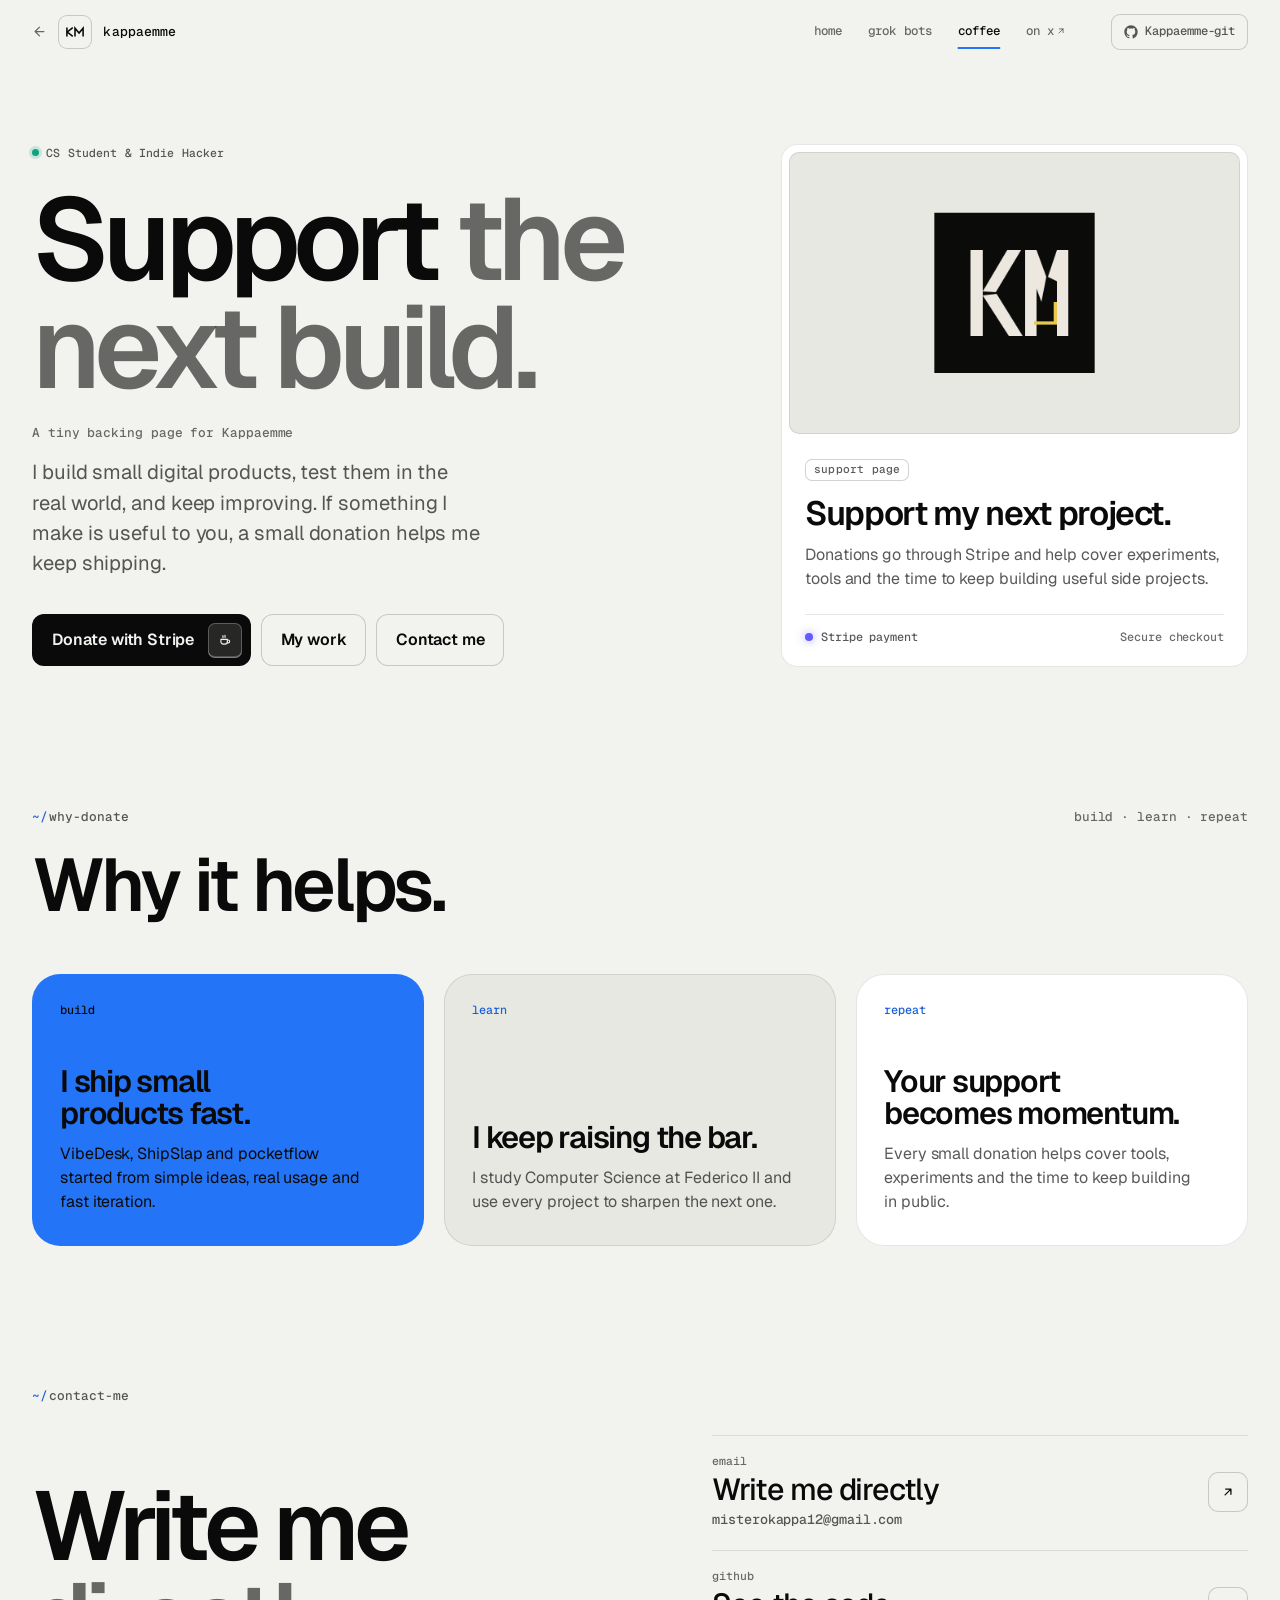
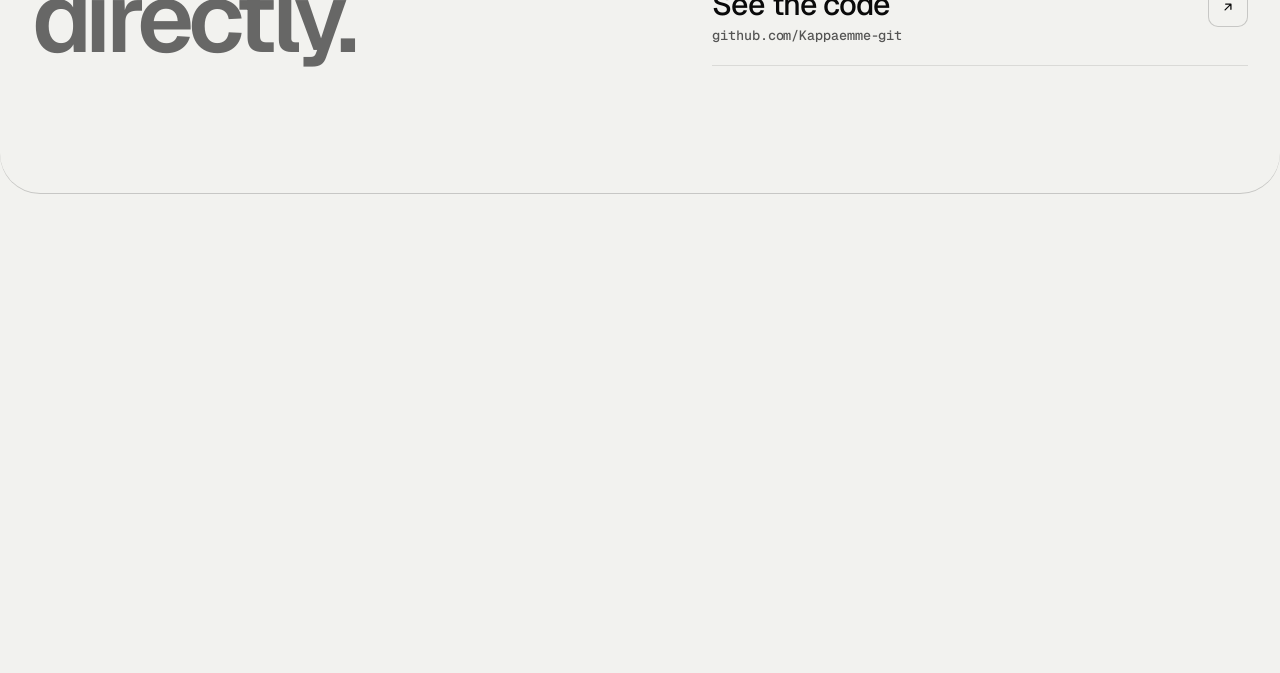
==== commit bcd31113: "v4: light Grok Bot and Coffee pages, shared header on home, no photo chips" ====
--- a/coffee/index.html
+++ b/coffee/index.html
@@ -16,7 +16,7 @@
 <link rel="preconnect" href="https://fonts.gstatic.com" crossorigin="anonymous">
 <link href="https://fonts.googleapis.com/css2?family=Geist:wght@400;500;600;700&amp;family=Geist+Mono:wght@400;500;600&amp;display=swap" rel="stylesheet">
 <!--
-  Coffee support page; shared dark system in ../assets/.
+  Coffee support page; shared light system in ../assets/.
 -->
 <script>
   document.documentElement.classList.add("js");
@@ -39,7 +39,7 @@
   @media (max-width: 479px) { .c-actions .k-btn:first-child { flex: 1 1 100%; } .c-actions .k-btn { flex: 1 1 auto; } }
 
   .c-panel { overflow: hidden; padding: 8px; }
-  .c-panel__art { display: grid; place-items: center; aspect-ratio: 16 / 10; border-radius: 10px; background: #0B0B09; box-shadow: inset 0 0 0 1px var(--line); }
+  .c-panel__art { display: grid; place-items: center; aspect-ratio: 16 / 10; border-radius: 10px; background: var(--paper-2); box-shadow: inset 0 0 0 1px var(--line); }
   .c-panel__art img { width: 36%; height: auto; clip-path: inset(1px); }
   .c-panel__body { padding: 1.4rem 1rem 1rem; }
   .c-panel h2 { margin-top: .95rem; font-size: clamp(1.6rem, 2.8vw, 2.1rem); font-weight: 600; line-height: 1.05; letter-spacing: -.04em; }
@@ -135,7 +135,7 @@
       </header>
       <div class="c-reasons" data-stagger>
         <article class="c-reason k-tile k-tile--blue reveal"><span>build</span><h3>I ship small products fast.</h3><p>VibeDesk, ShipSlap and pocketflow started from simple ideas, real usage and fast iteration.</p></article>
-        <article class="c-reason k-tile k-tile--night reveal"><span>learn</span><h3>I keep raising the bar.</h3><p>I study Computer Science at Federico II and use every project to sharpen the next one.</p></article>
+        <article class="c-reason k-tile k-tile--cream reveal"><span>learn</span><h3>I keep raising the bar.</h3><p>I study Computer Science at Federico II and use every project to sharpen the next one.</p></article>
         <article class="c-reason k-tile k-tile--white reveal"><span>repeat</span><h3>Your support becomes momentum.</h3><p>Every small donation helps cover tools, experiments and the time to keep building in public.</p></article>
       </div>
     </div>
--- a/assets/site.css
+++ b/assets/site.css
@@ -1,8 +1,7 @@
 /* ══════════════════════════════════════════════════════════════════════
-   kappaemme.dev — shared system v3 HYBRID (home, /coffee, /grok-bot)
+   kappaemme.dev — shared system v3 (/coffee, /grok-bot)
    Source of truth for Codex → assets/site.css. Spec: design/restyle/SPEC.md §v3
-   Paper base; dark objects (.k-dark & friends) and blue blocks (.k-blue) re-scope
-   the same tokens, so every v2 component and animation works unchanged.
+   Paper base; small dark objects and blue blocks re-scope the same tokens.
    Signature motif: the caret (nav, terminal, scan line, typed wordmark). Everything animates transform/opacity only.
    ══════════════════════════════════════════════════════════════════════ */
 
@@ -17,14 +16,14 @@
   --paper-2: #E8E8E3;
   --card:    #FFFFFF;
   --ink:     #0A0A0A;
-  --night:   #0A0A0A;               /* dark objects: terminal, stage, floor, night tiles */
-  --panel:   #161616;               /* "Under the hood" tile, nested dark panels */
+  --night:   #0A0A0A;               /* small dark accents */
+  --panel:   #161616;               /* optional dark tile */
 
   /* Ground — scoped tokens (light by default; see the scopes below) */
   --bg:      var(--paper);
   --raise:   var(--card);           /* cards on paper */
   --raise-2: var(--paper-2);        /* nested (quote boxes) */
-  --floor:   var(--night);          /* the footer floor under the page */
+  --floor:   var(--paper);          /* the light footer under the page */
   --text:    var(--ink);
   --text-2:  rgba(10,10,10,.68);    /* ledes ≈ 6.7:1 */
   --text-3:  rgba(10,10,10,.60);    /* meta  ≈ 5.0:1 */
@@ -67,9 +66,9 @@
 @media (min-width: 1024px) { :root { --section-y: 9rem; } }
 
 /* ── Scopes (v3) ─────────────────────────────────────────────────────────
-   Dark objects on paper re-scope the tokens to the v2 dark values;
-   Limit Coach blocks re-scope them to white-on-blue. */
-.k-dark, .k-floor, .k-term, .k-stage, .gb-set, .gb-boot, .k-tile--night, .k-tile--panel {
+   Dark accents re-scope the tokens; blue tiles use ink so their small text
+   meets AA while Limit Coach keeps its original blue. */
+.k-dark, .k-term, .k-stage, .k-tile--night, .k-tile--panel {
   color-scheme: dark;
   --bg: var(--night); --raise: var(--panel); --raise-2: #1F1F1F;
   --text: #F3F3EF; --text-2: rgba(243,243,239,.68); --text-3: rgba(243,243,239,.52);
@@ -79,15 +78,16 @@
 }
 .k-blue, .k-tile--blue {
   --bg: var(--lc); --raise: rgba(255,255,255,.12); --raise-2: rgba(10,10,10,.16);
-  --text: #FFFFFF; --text-2: rgba(255,255,255,.9); --text-3: rgba(255,255,255,.8);
-  --line: rgba(255,255,255,.24); --line-2: rgba(255,255,255,.36); --line-3: rgba(255,255,255,.62);
-  --lc-text: #FFFFFF;
+  --text: var(--ink); --text-2: var(--ink); --text-3: var(--ink);
+  --line: rgba(10,10,10,.20); --line-2: rgba(10,10,10,.32); --line-3: rgba(10,10,10,.55);
+  --lc-text: var(--ink);
   color: var(--text);
 }
-/* Colour blocks — the Grok Bot tile family: blue, white, night, panel. Nothing else. */
+/* Colour blocks — blue, white and cream, with optional small dark accents. */
 .k-tile { position: relative; border-radius: var(--r-tile); overflow: hidden; }
 .k-tile--blue  { background: var(--lc); }
 .k-tile--white { background: var(--card); box-shadow: inset 0 0 0 1px var(--line); }
+.k-tile--cream { background: var(--paper-2); box-shadow: inset 0 0 0 1px var(--line); }
 .k-tile--night { background: var(--night); }
 .k-tile--panel { background: var(--panel); }
 
@@ -332,11 +332,11 @@
 
 /* ══════════════════════════════════════════════════════════════════════
    Scan transition (replaces the wake-up CTA + curtain)
-   A blue scan line sweeps down; black fills behind it on leave,
+   A blue scan line sweeps down; paper fills behind it on leave,
    and on arrival the page is revealed behind the line as it continues.
    ══════════════════════════════════════════════════════════════════════ */
 .k-scan { position: fixed; inset: 0; z-index: 3600; pointer-events: none; visibility: hidden; overflow: hidden; }
-.k-scan__fill { position: absolute; inset: 0; background: var(--night); transform-origin: 50% 0; transform: scaleY(0); }
+.k-scan__fill { position: absolute; inset: 0; background: var(--paper); transform-origin: 50% 0; transform: scaleY(0); }
 .k-scan__line { position: absolute; left: 0; right: 0; top: 0; height: 2px; background: var(--lc); box-shadow: 0 0 16px 2px var(--lc-glow), 0 0 2px var(--lc); transform: translateY(-6px); }
 .k-scan.is-out { visibility: visible; pointer-events: auto; }
 .k-scan.is-out .k-scan__fill { transition: transform .6s var(--ease-io); transform: scaleY(1); }
@@ -349,7 +349,7 @@
 html[data-scan="in"] { --enter: .45s; }
 
 /* ══════════════════════════════════════════════════════════════════════
-   The floor (footer) — dark, revealed under the page; typed wordmark
+   The floor (footer) — light, revealed under the page; typed wordmark
    ══════════════════════════════════════════════════════════════════════ */
 .k-floor { position: fixed; inset: auto 0 0; z-index: 0; height: var(--floor-h); overflow: hidden; background: var(--floor); color: var(--text); }
 .k-floor__in { display: flex; flex-direction: column; justify-content: flex-end; height: 100%; padding-top: 3.25rem; padding-bottom: calc(env(safe-area-inset-bottom) + 1.25rem); }
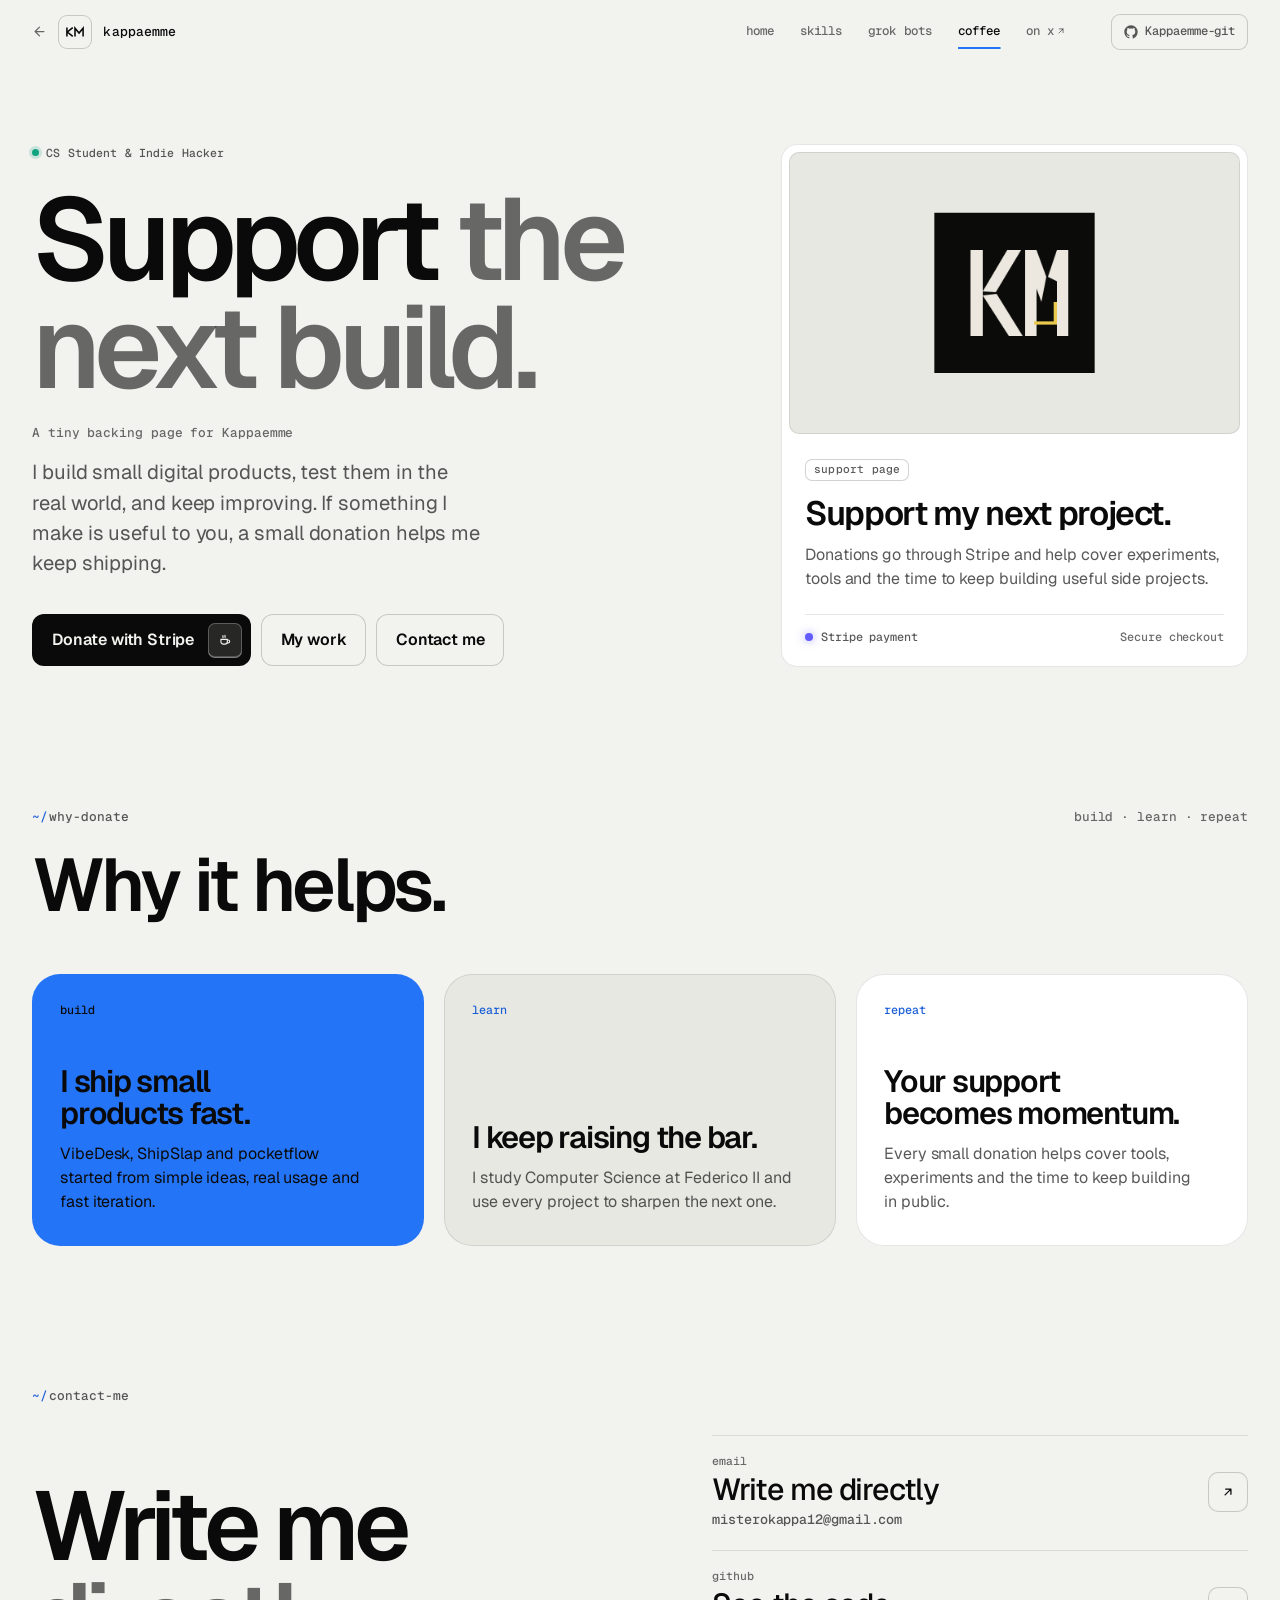
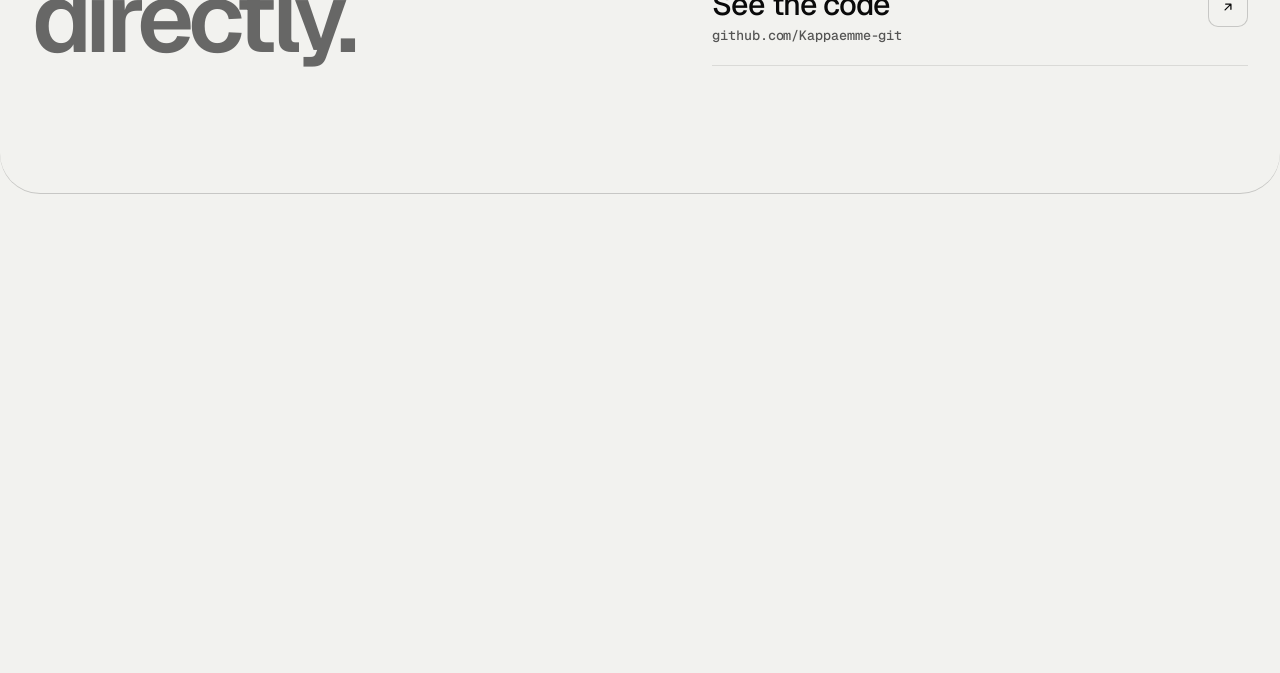
==== commit bcf5a5d9: "Add Skills page; Grok Bot black stage/under-the-hood/next blocks; white LimitNotch button" ====
--- a/coffee/index.html
+++ b/coffee/index.html
@@ -90,6 +90,7 @@
     <a class="k-brand" href="../" data-scan aria-label="Kappaemme home"><svg class="k-brand__back" aria-hidden="true"><use href="#i-back"/></svg><span class="k-brand__mark"><img src="../images/kappaemme-mark.svg" alt="" width="20" height="12"></span><span class="k-brand__name">kappaemme</span></a>
     <nav class="k-links" aria-label="Site">
       <a href="../" data-scan><span class="t">home</span><span class="s">home</span></a>
+      <a href="../skills/" data-scan><span class="t">skills</span><span class="s">skills</span></a>
       <a href="../grok-bot/" data-scan><span class="t">grok bots</span><span class="s">bots</span></a>
       <a href="#top" aria-current="page"><span class="t">coffee</span><span class="s">coffee</span></a>
       <a href="https://x.com/Kappaemmedev" target="_blank" rel="noopener"><span class="t">on x</span><span class="s">x</span><svg class="ic" aria-hidden="true"><use href="#i-ne"/></svg></a>
@@ -162,7 +163,7 @@
     <div class="k-floor__top">
       <p class="k-floor__lead k-rise-f" style="--i:0">I build small apps, tools and bots, try them in the real world and keep the ones that work. Everything else I make is on kappaemme.dev.</p>
       <nav class="k-floor__nav" aria-label="Footer">
-        <div class="k-rise-f" style="--i:1"><p>index</p><ul><li><a href="../#products" data-scan>projects</a></li><li><a href="../#skills" data-scan>skills</a></li><li><a href="../grok-bot/" data-scan>grok bots</a></li><li><a href="../#shared" data-scan>on x</a></li></ul></div>
+        <div class="k-rise-f" style="--i:1"><p>index</p><ul><li><a href="../#products" data-scan>projects</a></li><li><a href="../skills/" data-scan>skills</a></li><li><a href="../grok-bot/" data-scan>grok bots</a></li><li><a href="../#shared" data-scan>on x</a></li></ul></div>
         <div class="k-rise-f" style="--i:2"><p>more</p><ul><li><a href="../#stack" data-scan>stack</a></li><li><a href="../#journey" data-scan>journey</a></li><li><a href="#top">coffee</a></li><li><a href="../#contact" data-scan>contact</a></li></ul></div>
         <div class="k-rise-f" style="--i:3"><p>elsewhere</p><ul><li><a href="https://github.com/Kappaemme-git" target="_blank" rel="noopener">github ↗</a></li><li><a href="https://x.com/Kappaemmedev" target="_blank" rel="noopener">x · @Kappaemmedev ↗</a></li><li><a href="mailto:misterokappa12@gmail.com">email ↗</a></li></ul></div>
       </nav>
--- a/assets/site.css
+++ b/assets/site.css
@@ -1,5 +1,5 @@
 /* ══════════════════════════════════════════════════════════════════════
-   kappaemme.dev — shared system v3 (/coffee, /grok-bot)
+   kappaemme.dev — shared system v3 (/coffee, /grok-bot, /skills)
    Source of truth for Codex → assets/site.css. Spec: design/restyle/SPEC.md §v3
    Paper base; small dark objects and blue blocks re-scope the same tokens.
    Signature motif: the caret (nav, terminal, scan line, typed wordmark). Everything animates transform/opacity only.
@@ -170,9 +170,10 @@
 .k-top__gh svg { width: 14px; height: 14px; }
 @media (min-width: 1024px) { .k-links { display: flex; } .k-menu { display: none !important; } }
 @media (min-width: 1280px) { .k-top__gh { display: inline-flex; } }
-/* sub-pages: 4 links, visible from 640 */
+/* sub-pages: five links, visible from 640 */
 .k-top--sub .k-links { display: flex; }
 @media (max-width: 639px) { .k-top--sub .k-links .t { display: none; } .k-top--sub .k-links a { padding: .75rem .55rem; font-size: .74rem; } }
+@media (max-width: 389px) { .k-top--sub .k-links a { padding: .75rem .42rem; } }
 @media (min-width: 640px) { .k-top--sub .k-links .s { display: none; } }
 
 .k-menu {
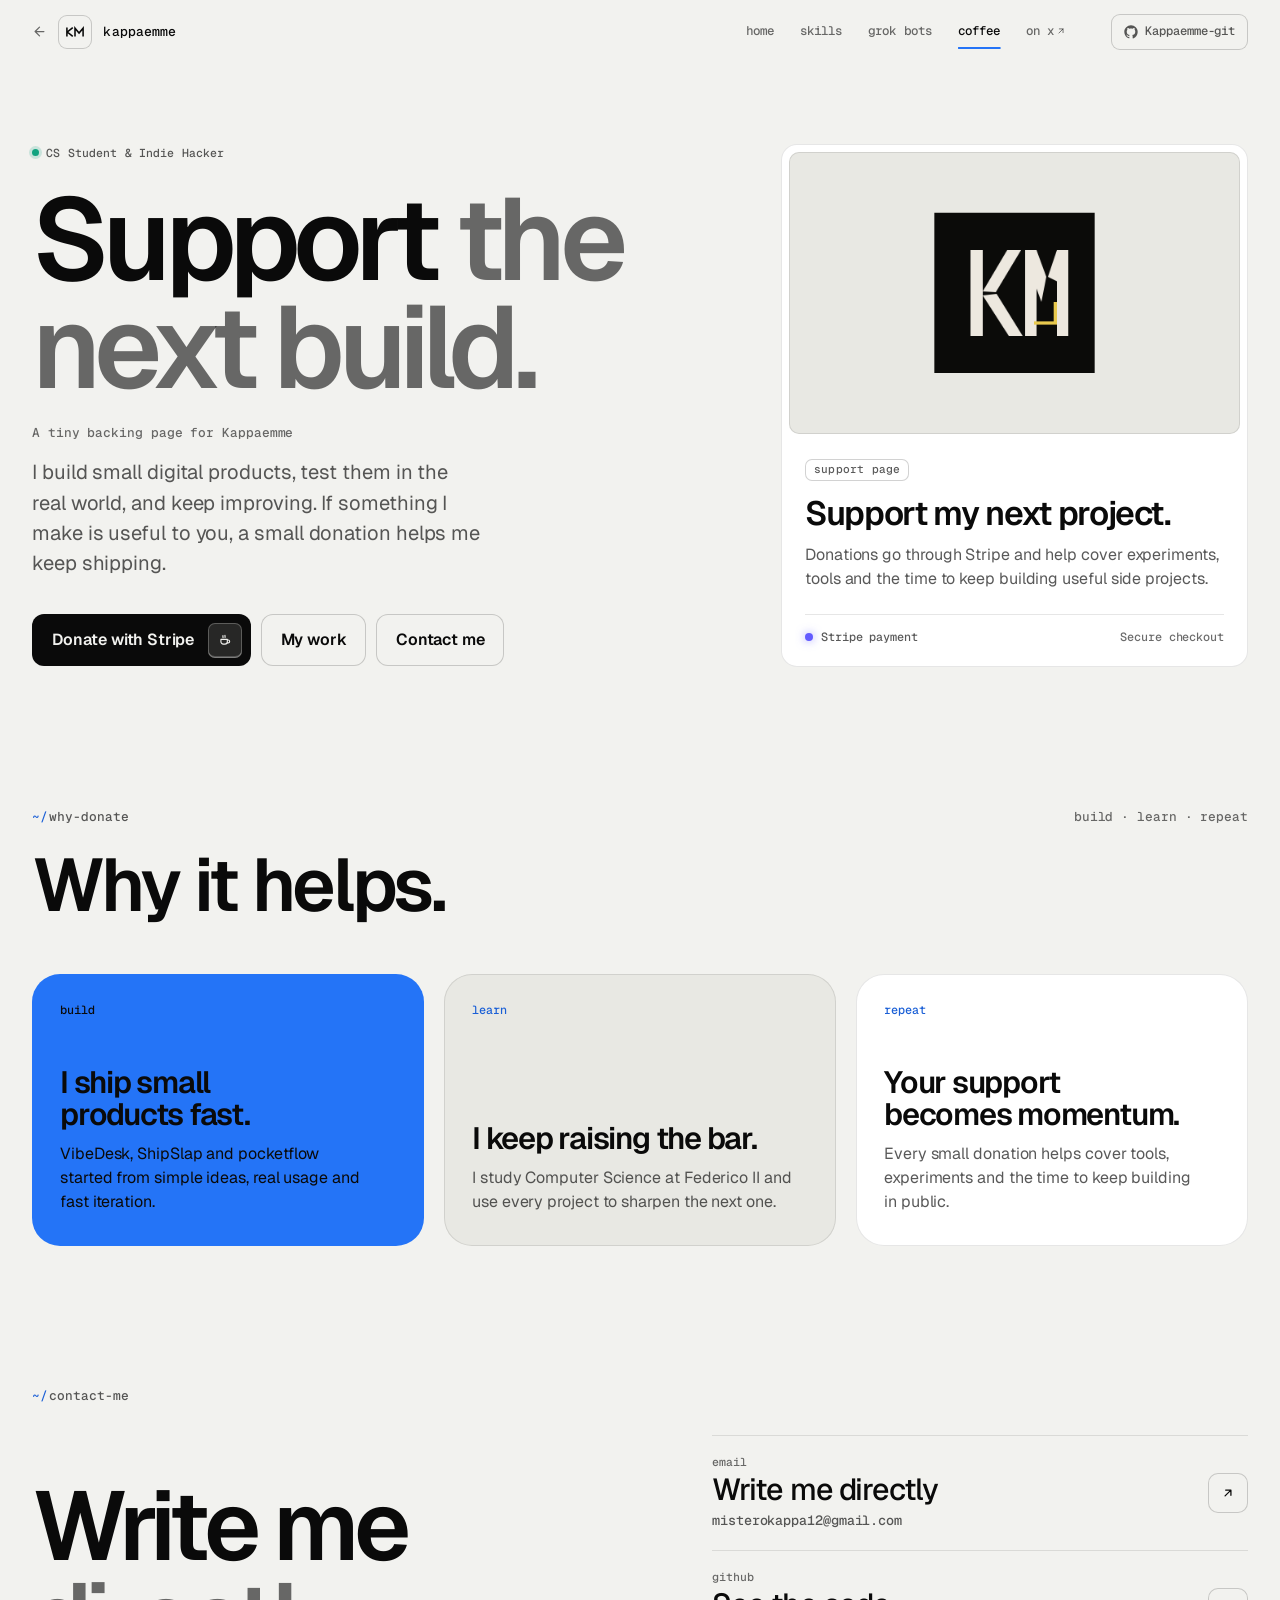
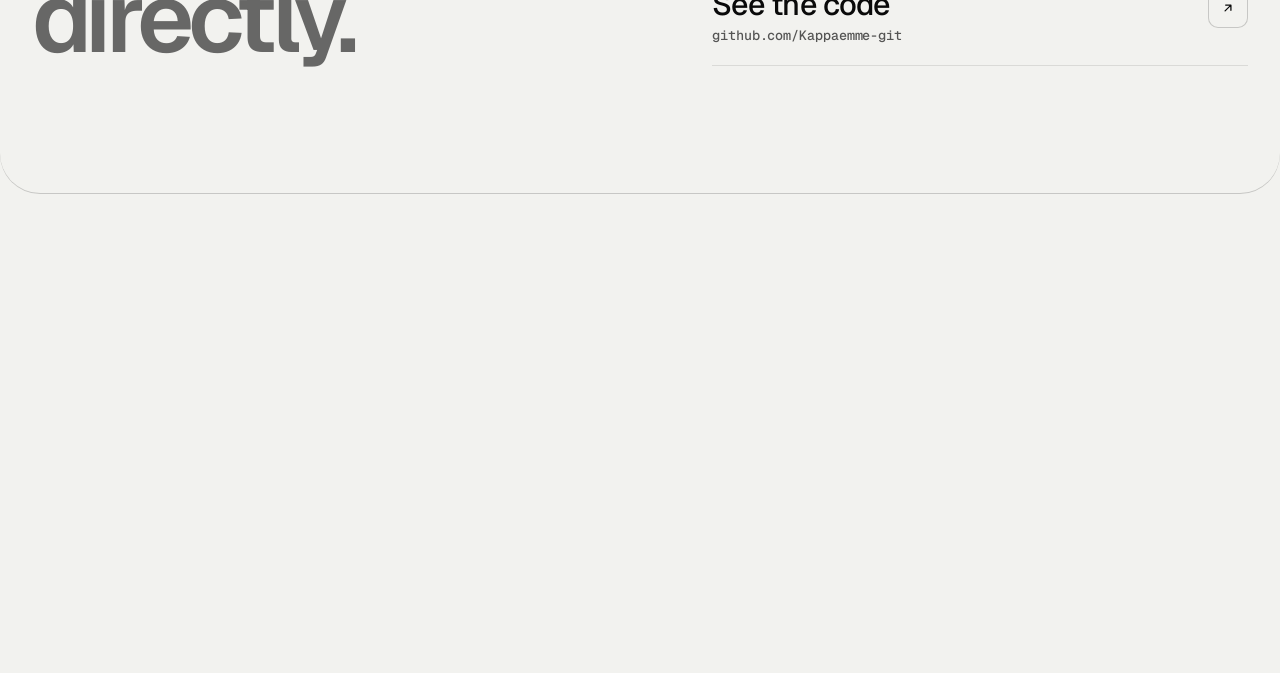
==== commit feb64c70: "v6: 3-frame Grok Bot intro (Welcome to my bots!), home nav skills/coffee to pages, new OG cards + me" ====
--- a/coffee/index.html
+++ b/coffee/index.html
@@ -7,10 +7,22 @@
 <meta name="description" content="Support Kappaemme with a small donation through Stripe.">
 <meta name="author" content="Francesco Mistero">
 <meta name="theme-color" content="#F2F2EF">
-<meta property="og:type" content="website" />
-  <meta property="og:title" content="Buy me a coffee | Kappaemme" />
-  <meta property="og:description" content="A small support page for Francesco Mistero, CS student and indie hacker." />
-  <meta property="og:image" content="https://kappaemmedev.vercel.app/images/og-logo.png" />
+<link rel="canonical" href="https://kappaemme.dev/coffee/">
+<meta property="og:type" content="website">
+<meta property="og:title" content="Buy me a coffee | Kappaemme">
+<meta property="og:description" content="Support the next build: a small donation helps Francesco Mistero keep making useful digital products.">
+<meta property="og:url" content="https://kappaemme.dev/coffee/">
+<meta property="og:image" content="https://kappaemme.dev/images/og/coffee.png">
+<meta property="og:image:secure_url" content="https://kappaemme.dev/images/og/coffee.png">
+<meta property="og:image:width" content="1200">
+<meta property="og:image:height" content="630">
+<meta property="og:image:alt" content="Support the next build card in cream and black with a blue accent.">
+<meta name="twitter:card" content="summary_large_image">
+<meta name="twitter:creator" content="@Kappaemmedev">
+<meta name="twitter:title" content="Buy me a coffee | Kappaemme">
+<meta name="twitter:description" content="Support the next build: a small donation helps Francesco Mistero keep making useful digital products.">
+<meta name="twitter:image" content="https://kappaemme.dev/images/og/coffee.png">
+<meta name="twitter:image:alt" content="Support the next build card in cream and black with a blue accent.">
 <link rel="icon" type="image/svg+xml" href="km-logo.svg">
 <link rel="preconnect" href="https://fonts.googleapis.com">
 <link rel="preconnect" href="https://fonts.gstatic.com" crossorigin="anonymous">
@@ -70,6 +82,12 @@
   .k-reach span { grid-column: 1; font-size: clamp(1.3rem, 2.5vw, 1.9rem); font-weight: 500; letter-spacing: -.03em; line-height: 1.15; }
   .k-reach em { grid-column: 1; font: 500 .84rem/1.3 var(--font-mono); font-style: normal; color: var(--text-2); overflow-wrap: anywhere; }
   .k-reach .k-go { grid-column: 2; grid-row: 1 / span 3; }
+  @media (max-width: 639px) {
+    .c-hero h1, .k-contact h2 { overflow-wrap: anywhere; }
+    .c-actions .k-btn { max-width: 100%; }
+    .c-reason { min-width: 0; }
+    .k-reach em { font-size: .94rem; }
+  }
 </style>
 </head>
 <body>
@@ -82,16 +100,16 @@
 </svg>
 
 <a class="k-skip" href="#main">Skip to content</a>
-<div class="k-scan" aria-hidden="true"><div class="k-scan__fill"></div><div class="k-scan__line"></div></div>
+<div class="k-scan" aria-hidden="true"><div class="k-scan__fill"></div><div class="k-scan__line"></div><div class="k-scan__prompt"><span class="k-scan__sig">$</span><span class="k-scan__cmd"></span><span class="k-scan__cursor"></span></div></div>
 
 <!-- ═══════════ Top bar (sub-page) ═══════════ -->
 <header class="k-top k-top--sub">
   <div class="wrap k-top__in">
-    <a class="k-brand" href="../" data-scan aria-label="Kappaemme home"><svg class="k-brand__back" aria-hidden="true"><use href="#i-back"/></svg><span class="k-brand__mark"><img src="../images/kappaemme-mark.svg" alt="" width="20" height="12"></span><span class="k-brand__name">kappaemme</span></a>
+    <a class="k-brand" href="../" aria-label="Kappaemme home"><svg class="k-brand__back" aria-hidden="true"><use href="#i-back"/></svg><span class="k-brand__mark"><img src="../images/kappaemme-mark.svg" alt="" width="20" height="12"></span><span class="k-brand__name">kappaemme</span></a>
     <nav class="k-links" aria-label="Site">
       <a href="../" data-scan><span class="t">home</span><span class="s">home</span></a>
       <a href="../skills/" data-scan><span class="t">skills</span><span class="s">skills</span></a>
-      <a href="../grok-bot/" data-scan><span class="t">grok bots</span><span class="s">bots</span></a>
+      <a href="../grok-bot/"><span class="t">grok bots</span><span class="s">bots</span></a>
       <a href="#top" aria-current="page"><span class="t">coffee</span><span class="s">coffee</span></a>
       <a href="https://x.com/Kappaemmedev" target="_blank" rel="noopener"><span class="t">on x</span><span class="s">x</span><svg class="ic" aria-hidden="true"><use href="#i-ne"/></svg></a>
       <span class="k-caret" aria-hidden="true"></span>
@@ -112,12 +130,12 @@
         <p class="c-intro k-rise" style="--d:.26s">I build small digital products, test them in the real world, and keep improving. If something I make is useful to you, a small donation helps me keep shipping.</p>
         <div class="c-actions k-rise" style="--d:.34s">
           <a class="k-btn" id="donateHero" href="https://buy.stripe.com/bJedR96H14WF5xmezS57W03" target="_blank" rel="noopener noreferrer"><span class="k-btn__label">Donate with Stripe</span><span class="k-key"><svg aria-hidden="true"><use href="#i-cup"/></svg></span></a>
-          <a class="k-btn k-btn--ghost k-btn--plain" href="../#products" data-scan>My work</a>
+          <a class="k-btn k-btn--ghost k-btn--plain" href="../#products">My work</a>
           <a class="k-btn k-btn--ghost k-btn--plain" href="mailto:misterokappa12@gmail.com">Contact me</a>
         </div>
       </div>
       <aside class="c-panel k-card k-rise" style="--d:.22s" aria-label="Donation panel">
-        <div class="c-panel__art"><img src="km-logo.png" alt="Kappaemme logo" width="400" height="400"></div>
+        <div class="c-panel__art"><img src="km-logo.png" alt="Kappaemme logo" width="400" height="400" loading="lazy" decoding="async"></div>
         <div class="c-panel__body">
           <span class="k-tag">support page</span>
           <h2>Support my next project.</h2>
@@ -163,12 +181,12 @@
     <div class="k-floor__top">
       <p class="k-floor__lead k-rise-f" style="--i:0">I build small apps, tools and bots, try them in the real world and keep the ones that work. Everything else I make is on kappaemme.dev.</p>
       <nav class="k-floor__nav" aria-label="Footer">
-        <div class="k-rise-f" style="--i:1"><p>index</p><ul><li><a href="../#products" data-scan>projects</a></li><li><a href="../skills/" data-scan>skills</a></li><li><a href="../grok-bot/" data-scan>grok bots</a></li><li><a href="../#shared" data-scan>on x</a></li></ul></div>
-        <div class="k-rise-f" style="--i:2"><p>more</p><ul><li><a href="../#stack" data-scan>stack</a></li><li><a href="../#journey" data-scan>journey</a></li><li><a href="#top">coffee</a></li><li><a href="../#contact" data-scan>contact</a></li></ul></div>
+        <div class="k-rise-f" style="--i:1"><p>index</p><ul><li><a href="../#products">projects</a></li><li><a href="../skills/">skills</a></li><li><a href="../grok-bot/">grok bots</a></li><li><a href="../#shared">on x</a></li></ul></div>
+        <div class="k-rise-f" style="--i:2"><p>more</p><ul><li><a href="../#stack">stack</a></li><li><a href="../#journey">journey</a></li><li><a href="#top">coffee</a></li><li><a href="../#contact">contact</a></li></ul></div>
         <div class="k-rise-f" style="--i:3"><p>elsewhere</p><ul><li><a href="https://github.com/Kappaemme-git" target="_blank" rel="noopener">github ↗</a></li><li><a href="https://x.com/Kappaemmedev" target="_blank" rel="noopener">x · @Kappaemmedev ↗</a></li><li><a href="mailto:misterokappa12@gmail.com">email ↗</a></li></ul></div>
       </nav>
     </div>
-    <a class="k-mark" href="../" data-scan aria-label="kappaemme.dev, back to the main site"><span data-type>kappaemme.dev</span><span class="k-mark__caret" aria-hidden="true"></span></a>
+    <a class="k-mark" href="../" aria-label="kappaemme.dev, back to the main site"><span data-type>kappaemme.dev</span><span class="k-mark__caret" aria-hidden="true"></span></a>
     <p class="k-floor__status"><span>© 2026 Francesco Mistero<span class="k-floor__made"> · Created by Kappaemme</span></span><a href="#top">↑ back to top</a></p>
   </div>
 </footer>
--- a/assets/site.css
+++ b/assets/site.css
@@ -94,6 +94,7 @@
 *, *::before, *::after { box-sizing: border-box; }
 html { scroll-behavior: smooth; scroll-padding-top: calc(var(--top-h) + 1.5rem); -webkit-text-size-adjust: 100%; }
 html, body { margin: 0; background: var(--bg); color: var(--text); overscroll-behavior-y: none; overflow-x: clip; }
+main [id] { scroll-margin-top: calc(var(--top-h) + 1.5rem); }
 body {
   font-family: var(--font-sans); font-weight: 400; font-size: 1rem; line-height: 1.55; letter-spacing: -.005em;
   -webkit-font-smoothing: antialiased; -moz-osx-font-smoothing: grayscale;
@@ -172,8 +173,14 @@
 @media (min-width: 1280px) { .k-top__gh { display: inline-flex; } }
 /* sub-pages: five links, visible from 640 */
 .k-top--sub .k-links { display: flex; }
-@media (max-width: 639px) { .k-top--sub .k-links .t { display: none; } .k-top--sub .k-links a { padding: .75rem .55rem; font-size: .74rem; } }
-@media (max-width: 389px) { .k-top--sub .k-links a { padding: .75rem .42rem; } }
+@media (max-width: 639px) {
+  .k-top--sub .k-top__in { gap: .65rem; }
+  .k-top--sub .k-brand { flex: none; }
+  .k-top--sub .k-links { min-width: 0; justify-content: flex-end; }
+  .k-top--sub .k-links .t { display: none; }
+  .k-top--sub .k-links a { display: inline-flex; align-items: center; justify-content: center; min-width: 44px; min-height: 44px; padding: 0 .55rem; font-size: .74rem; }
+}
+@media (max-width: 389px) { .k-top--sub .k-top__in { gap: .4rem; } .k-top--sub .k-links a { padding: 0 .34rem; font-size: .72rem; } }
 @media (min-width: 640px) { .k-top--sub .k-links .s { display: none; } }
 
 .k-menu {
@@ -291,10 +298,10 @@
 .k-rise { animation: rise .75s var(--ease-out) calc(var(--enter) + var(--d, 0s)) both; }
 @keyframes rise { 0% { opacity: 0; transform: translateY(16px); } 100% { opacity: 1; transform: none; } }
 .reveal--armed { opacity: 0; transform: translateY(26px); }
-.reveal--armed, .reveal--armed .reveal__art { transition: opacity .85s var(--ease-out), transform .9s var(--ease-out); }
+.reveal--armed, .reveal--armed .reveal__art { transition: opacity .85s var(--ease-out), transform .9s var(--ease-out); will-change: opacity, transform; }
 .reveal--armed .reveal__art { opacity: 0; transform: translateY(14px) scale(.96); transition-delay: .12s; }
 .reveal--in, .reveal--in .reveal__art { opacity: 1; transform: none; }
-[data-parallax] { will-change: transform; }
+@media (prefers-reduced-motion: no-preference) { [data-parallax] { will-change: transform; } }
 
 /* ══════════════════════════════════════════════════════════════════════
    Bots (inline SVG from grok-bot/bots.data.js — exact Grok Bot avatars)
@@ -317,7 +324,8 @@
 
 /* actor = a bot standing on the stage, with a hairline ring under it */
 .k-actor { position: relative; display: grid; justify-items: center; }
-.k-actor__body { position: relative; z-index: 1; width: 100%; cursor: pointer; will-change: transform; }
+.k-actor__body { position: relative; z-index: 1; width: 100%; cursor: pointer; touch-action: manipulation; }
+@media (prefers-reduced-motion: no-preference) { .k-actor__body { will-change: transform; } }
 .k-actor__ring {
   width: 74%; height: 0; padding-bottom: 14%; margin-top: -6%; border-radius: 50%;
   box-shadow: inset 0 0 0 1px var(--line-2); transform-origin: 50% 50%;
@@ -331,23 +339,28 @@
 .k-who--lc i { background: var(--lc); box-shadow: 0 0 10px var(--lc-glow); }
 .k-who small { font-size: inherit; color: var(--text-3); }
 
-/* ══════════════════════════════════════════════════════════════════════
-   Scan transition (replaces the wake-up CTA + curtain)
-   A blue scan line sweeps down; paper fills behind it on leave,
-   and on arrival the page is revealed behind the line as it continues.
-   ══════════════════════════════════════════════════════════════════════ */
-.k-scan { position: fixed; inset: 0; z-index: 3600; pointer-events: none; visibility: hidden; overflow: hidden; }
-.k-scan__fill { position: absolute; inset: 0; background: var(--paper); transform-origin: 50% 0; transform: scaleY(0); }
-.k-scan__line { position: absolute; left: 0; right: 0; top: 0; height: 2px; background: var(--lc); box-shadow: 0 0 16px 2px var(--lc-glow), 0 0 2px var(--lc); transform: translateY(-6px); }
+/* Black terminal scan: 380ms cover, 620ms navigation, 480ms arrival reveal. */
+.k-scan { position: fixed; inset: 0; z-index: 3600; pointer-events: none; visibility: hidden; overflow: hidden; color: #F2F2EF; }
+.k-scan__fill { position: absolute; inset: 0; background: #0A0A0A; transform-origin: 50% 0; transform: scaleY(0); }
+.k-scan__line { position: absolute; left: 0; right: 0; top: 0; height: 2px; background: #2474F7; box-shadow: 0 0 16px 2px var(--lc-glow), 0 0 2px #2474F7; transform: translateY(-6px); }
+.k-scan__prompt { position: absolute; z-index: 1; top: 50%; left: 50%; display: flex; align-items: center; gap: 0; max-width: calc(100vw - 2rem); font: 500 clamp(.95rem, 3vw, 1.3rem)/1.2 var(--font-mono); white-space: nowrap; transform: translate(-50%, -50%); opacity: 0; }
+.k-scan__sig { margin-right: .45em; color: #2474F7; }
+.k-scan.is-skill-command .k-scan__sig { margin-right: 0; }
+.k-scan__cmd { display: inline-block; }
+.k-scan__cursor { flex: none; width: .5em; height: 1em; background: #2474F7; opacity: 0; }
 .k-scan.is-out { visibility: visible; pointer-events: auto; }
-.k-scan.is-out .k-scan__fill { transition: transform .6s var(--ease-io); transform: scaleY(1); }
-.k-scan.is-out .k-scan__line { transition: transform .6s var(--ease-io); transform: translateY(100vh); }
-html[data-scan="in"] .k-scan { visibility: visible; }
-html[data-scan="in"] .k-scan__fill { transform: none; animation: scan-fill-in .75s var(--ease-io) var(--scan-at, .05s) forwards; }
-html[data-scan="in"] .k-scan__line { transform: translateY(0); animation: scan-line-in .75s var(--ease-io) var(--scan-at, .05s) forwards; }
+.k-scan.is-out .k-scan__fill { transition: transform .38s var(--ease-io); transform: scaleY(1); }
+.k-scan.is-out .k-scan__line { transition: transform .38s var(--ease-io); transform: translateY(100vh); }
+.k-scan.is-out .k-scan__prompt { animation: scan-prompt-in .08s linear .27s both; }
+.k-scan.is-out .k-scan__cursor { animation: scan-cursor .45s steps(1) .3s infinite; }
+@keyframes scan-prompt-in { to { opacity: 1; } }
+@keyframes scan-cursor { 0%, 49% { opacity: 1; } 50%, 100% { opacity: 0; } }
+html[data-scan="in"] .k-scan { visibility: visible; pointer-events: auto; }
+html[data-scan="in"] .k-scan__fill { transform: none; animation: scan-fill-in .48s var(--ease-io) forwards; }
+html[data-scan="in"] .k-scan__line { transform: translateY(0); animation: scan-line-in .48s var(--ease-io) forwards; }
 @keyframes scan-fill-in { to { transform: translateY(100%); } }
 @keyframes scan-line-in { 85% { opacity: 1; } to { transform: translateY(100vh); opacity: 0; } }
-html[data-scan="in"] { --enter: .45s; }
+html[data-scan="in"] { --enter: .38s; }
 
 /* ══════════════════════════════════════════════════════════════════════
    The floor (footer) — light, revealed under the page; typed wordmark
@@ -389,6 +402,20 @@
 .k-floor:focus-within .k-rise-f, .k-floor:focus-within .k-mark__c, .k-floor:focus-within .k-mark__caret { opacity: 1; transform: none; }
 body[data-floor-open] .k-top { opacity: 0; pointer-events: none; }
 
+@media (max-width: 639px) {
+  :root { --floor-h: 46rem; }
+  .k-floor__top > *, .k-floor__nav > * { min-width: 0; }
+  .k-floor__nav a { display: flex; align-items: center; min-width: 44px; min-height: 44px; padding: .3rem 0; font-size: .94rem; overflow-wrap: anywhere; }
+  .k-floor__status a { display: inline-flex; align-items: center; min-height: 44px; }
+  .k-mark { font-size: clamp(2rem, 8.6vw, 3.5rem); }
+  .k-sheet__foot a { display: inline-flex; align-items: center; min-width: 44px; min-height: 44px; }
+  .k-btn { max-width: 100%; min-width: 0; padding-top: .5rem; padding-bottom: .5rem; white-space: normal; line-height: 1.25; text-align: center; }
+  .k-key { flex: none; }
+  .k-go { width: 2.75rem; height: 2.75rem; }
+  .k-row { grid-template-columns: minmax(0, 1fr) 2.75rem; }
+  .k-row__desc { font-size: 1rem; }
+}
+
 /* ══════════════════════════════════════════════════════════════════════
    Reduced motion
    ══════════════════════════════════════════════════════════════════════ */
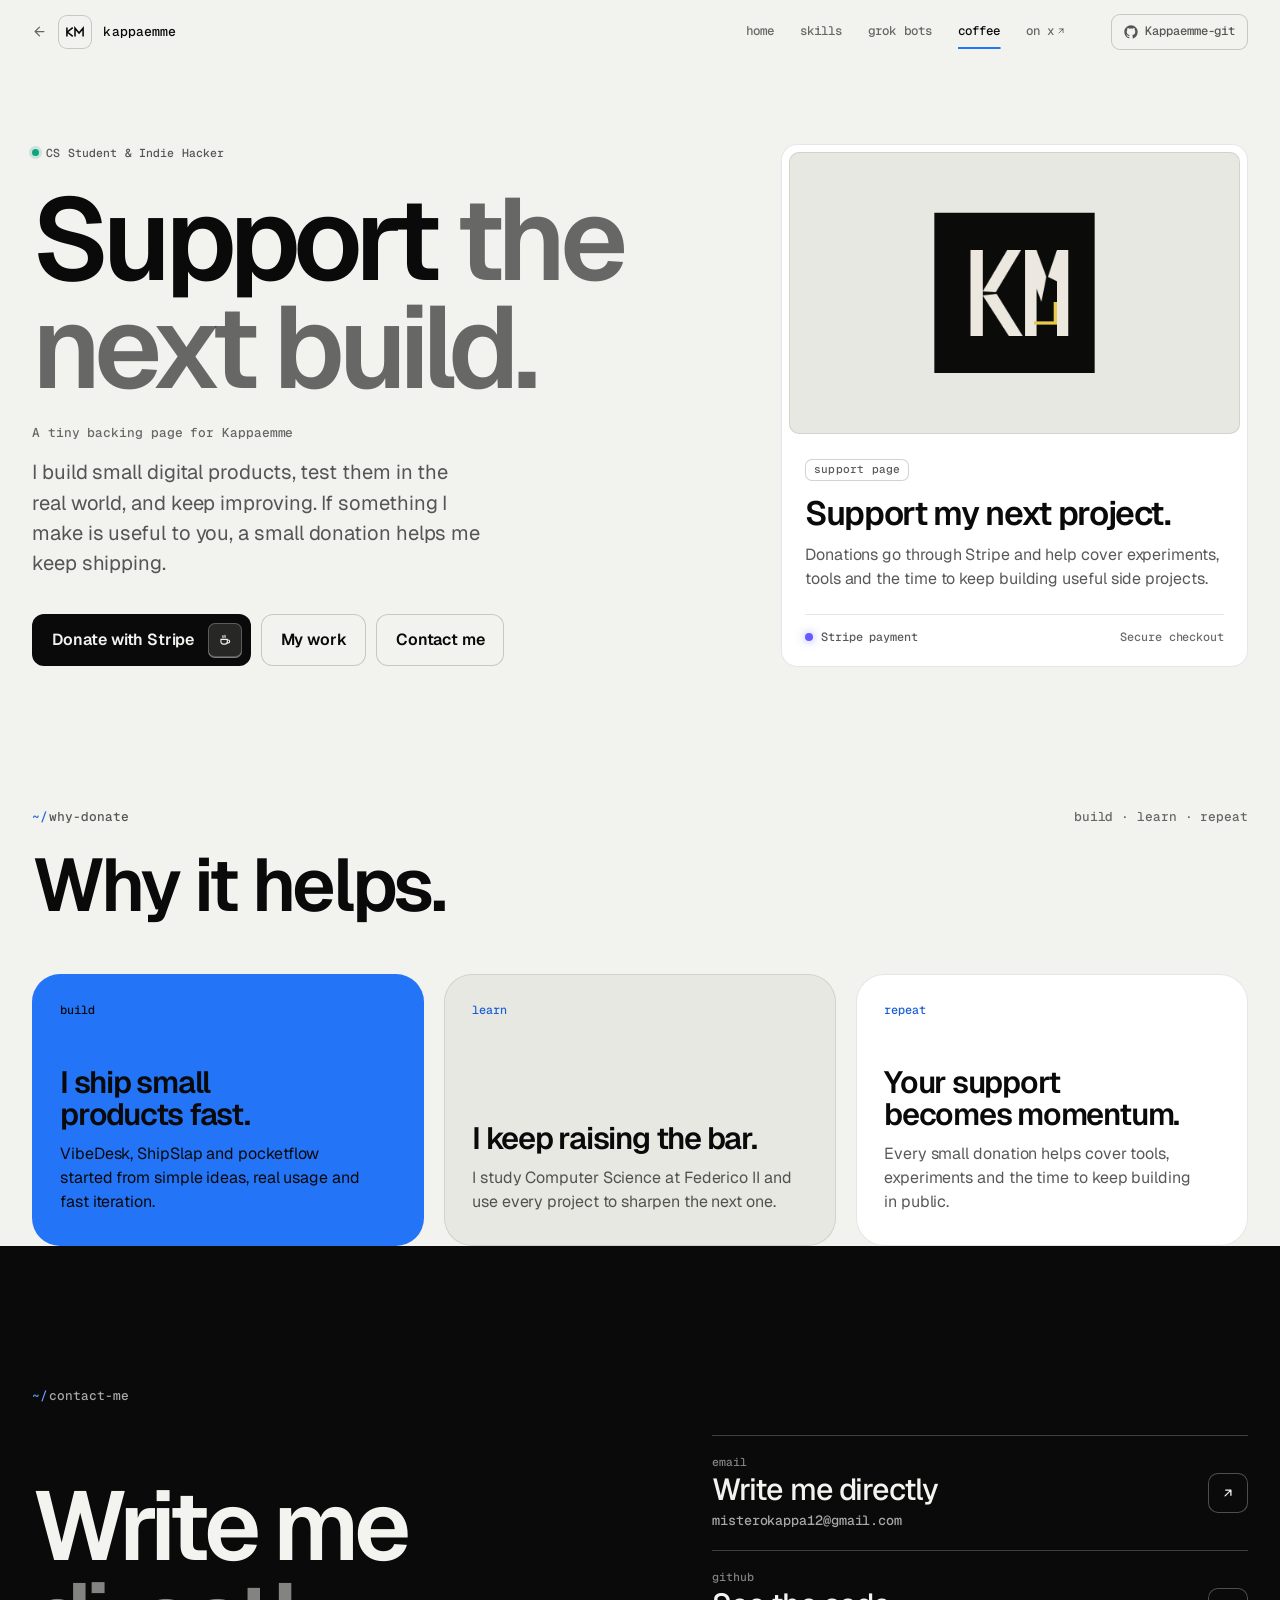
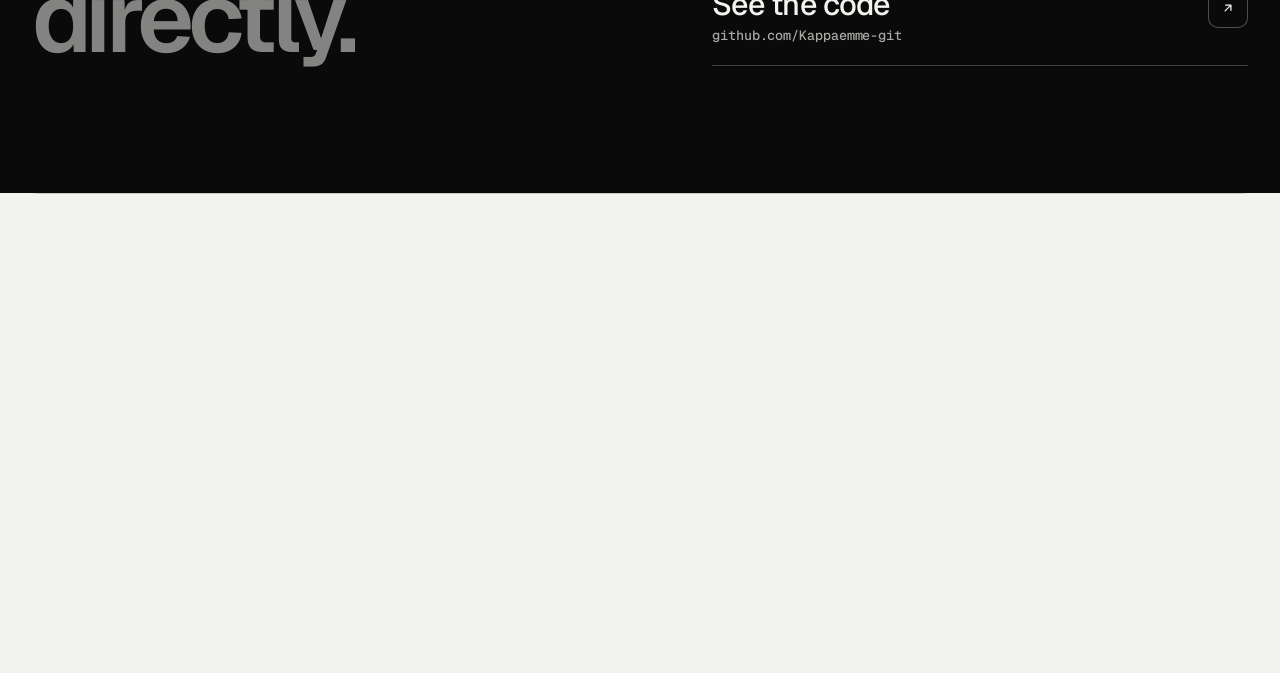
==== commit 4c8e4407: "v7: data-scan transition on all marked links (taps), hero without pill, coffee text links, black con" ====
--- a/coffee/index.html
+++ b/coffee/index.html
@@ -70,7 +70,7 @@
   .c-reason h3 { margin-top: auto; padding-top: 2.25rem; font-size: clamp(1.55rem, 2.4vw, 2rem); font-weight: 600; line-height: 1.05; letter-spacing: -.04em; text-wrap: balance; }
   .c-reason p { margin-top: .75rem; font-size: 1rem; line-height: 1.5; color: var(--text-2); text-wrap: pretty; }
 
-  .k-contact { padding-bottom: 6rem; }
+  .k-contact { padding-bottom: 6rem; background: #0A0A0A; --line: rgba(255,255,255,.22); --line-2: rgba(255,255,255,.28); --line-3: rgba(255,255,255,.5); }
   @media (min-width: 768px) { .k-contact { padding-bottom: 8rem; } }
   .k-contact__grid { display: grid; gap: 2.5rem; margin-top: 1.5rem; }
   @media (min-width: 1024px) { .k-contact__grid { grid-template-columns: minmax(0, 1.15fr) minmax(0, 1fr); gap: 4rem; align-items: end; margin-top: 2rem; } }
@@ -160,7 +160,7 @@
     </div>
   </section>
 
-  <section class="k-section k-contact" id="contact" aria-labelledby="contact-title">
+  <section class="k-section k-contact k-dark" id="contact" aria-labelledby="contact-title">
     <div class="wrap">
       <p class="k-path"><b>~/</b>contact-me</p>
       <div class="k-contact__grid">
@@ -181,7 +181,7 @@
     <div class="k-floor__top">
       <p class="k-floor__lead k-rise-f" style="--i:0">I build small apps, tools and bots, try them in the real world and keep the ones that work. Everything else I make is on kappaemme.dev.</p>
       <nav class="k-floor__nav" aria-label="Footer">
-        <div class="k-rise-f" style="--i:1"><p>index</p><ul><li><a href="../#products">projects</a></li><li><a href="../skills/">skills</a></li><li><a href="../grok-bot/">grok bots</a></li><li><a href="../#shared">on x</a></li></ul></div>
+        <div class="k-rise-f" style="--i:1"><p>index</p><ul><li><a href="../#products">projects</a></li><li><a data-scan href="../skills/">skills</a></li><li><a href="../grok-bot/">grok bots</a></li><li><a href="../#shared">on x</a></li></ul></div>
         <div class="k-rise-f" style="--i:2"><p>more</p><ul><li><a href="../#stack">stack</a></li><li><a href="../#journey">journey</a></li><li><a href="#top">coffee</a></li><li><a href="../#contact">contact</a></li></ul></div>
         <div class="k-rise-f" style="--i:3"><p>elsewhere</p><ul><li><a href="https://github.com/Kappaemme-git" target="_blank" rel="noopener">github ↗</a></li><li><a href="https://x.com/Kappaemmedev" target="_blank" rel="noopener">x · @Kappaemmedev ↗</a></li><li><a href="mailto:misterokappa12@gmail.com">email ↗</a></li></ul></div>
       </nav>
--- a/assets/site.css
+++ b/assets/site.css
@@ -181,6 +181,7 @@
   .k-top--sub .k-links a { display: inline-flex; align-items: center; justify-content: center; min-width: 44px; min-height: 44px; padding: 0 .55rem; font-size: .74rem; }
 }
 @media (max-width: 389px) { .k-top--sub .k-top__in { gap: .4rem; } .k-top--sub .k-links a { padding: 0 .34rem; font-size: .72rem; } }
+@media (max-width: 400px) { .k-top--sub .k-brand__back { display: none; } }
 @media (min-width: 640px) { .k-top--sub .k-links .s { display: none; } }
 
 .k-menu {
@@ -406,6 +407,7 @@
   :root { --floor-h: 46rem; }
   .k-floor__top > *, .k-floor__nav > * { min-width: 0; }
   .k-floor__nav a { display: flex; align-items: center; min-width: 44px; min-height: 44px; padding: .3rem 0; font-size: .94rem; overflow-wrap: anywhere; }
+  .k-floor__nav a::before { content: none; }
   .k-floor__status a { display: inline-flex; align-items: center; min-height: 44px; }
   .k-mark { font-size: clamp(2rem, 8.6vw, 3.5rem); }
   .k-sheet__foot a { display: inline-flex; align-items: center; min-width: 44px; min-height: 44px; }
